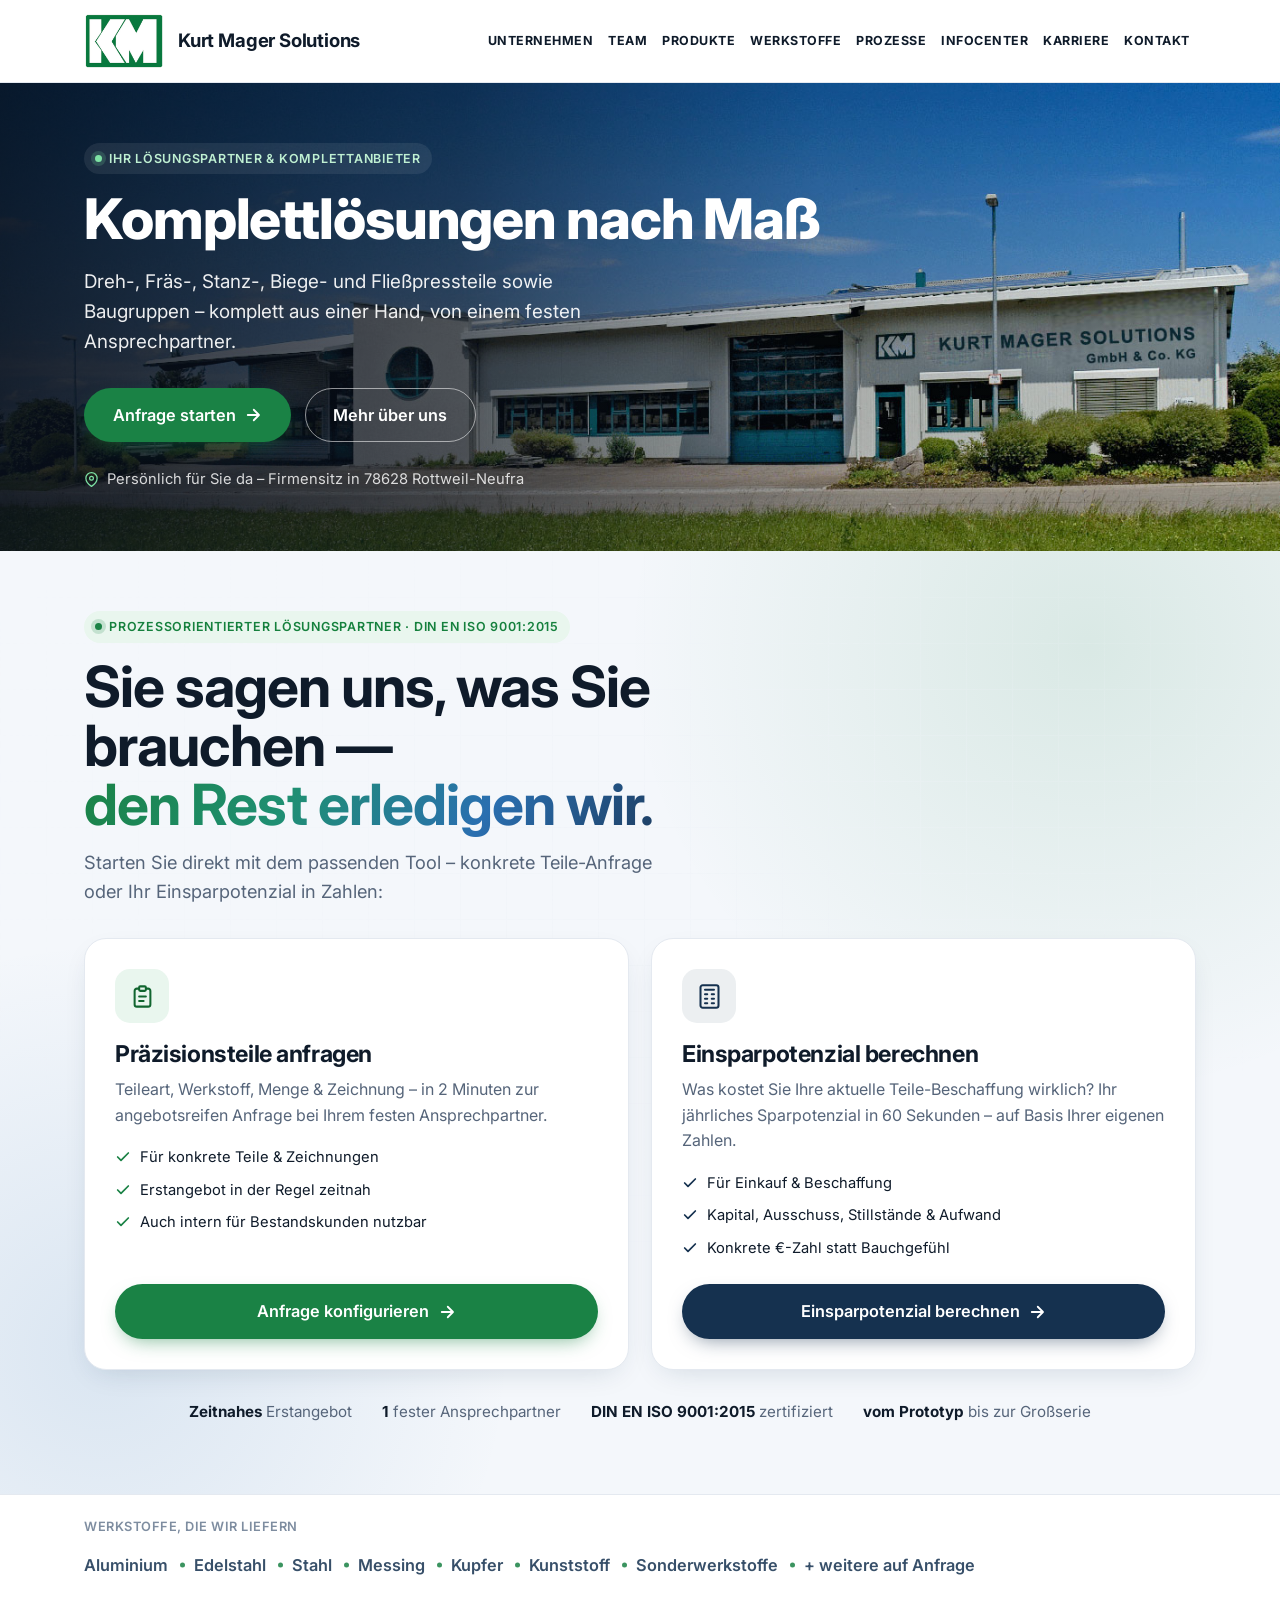
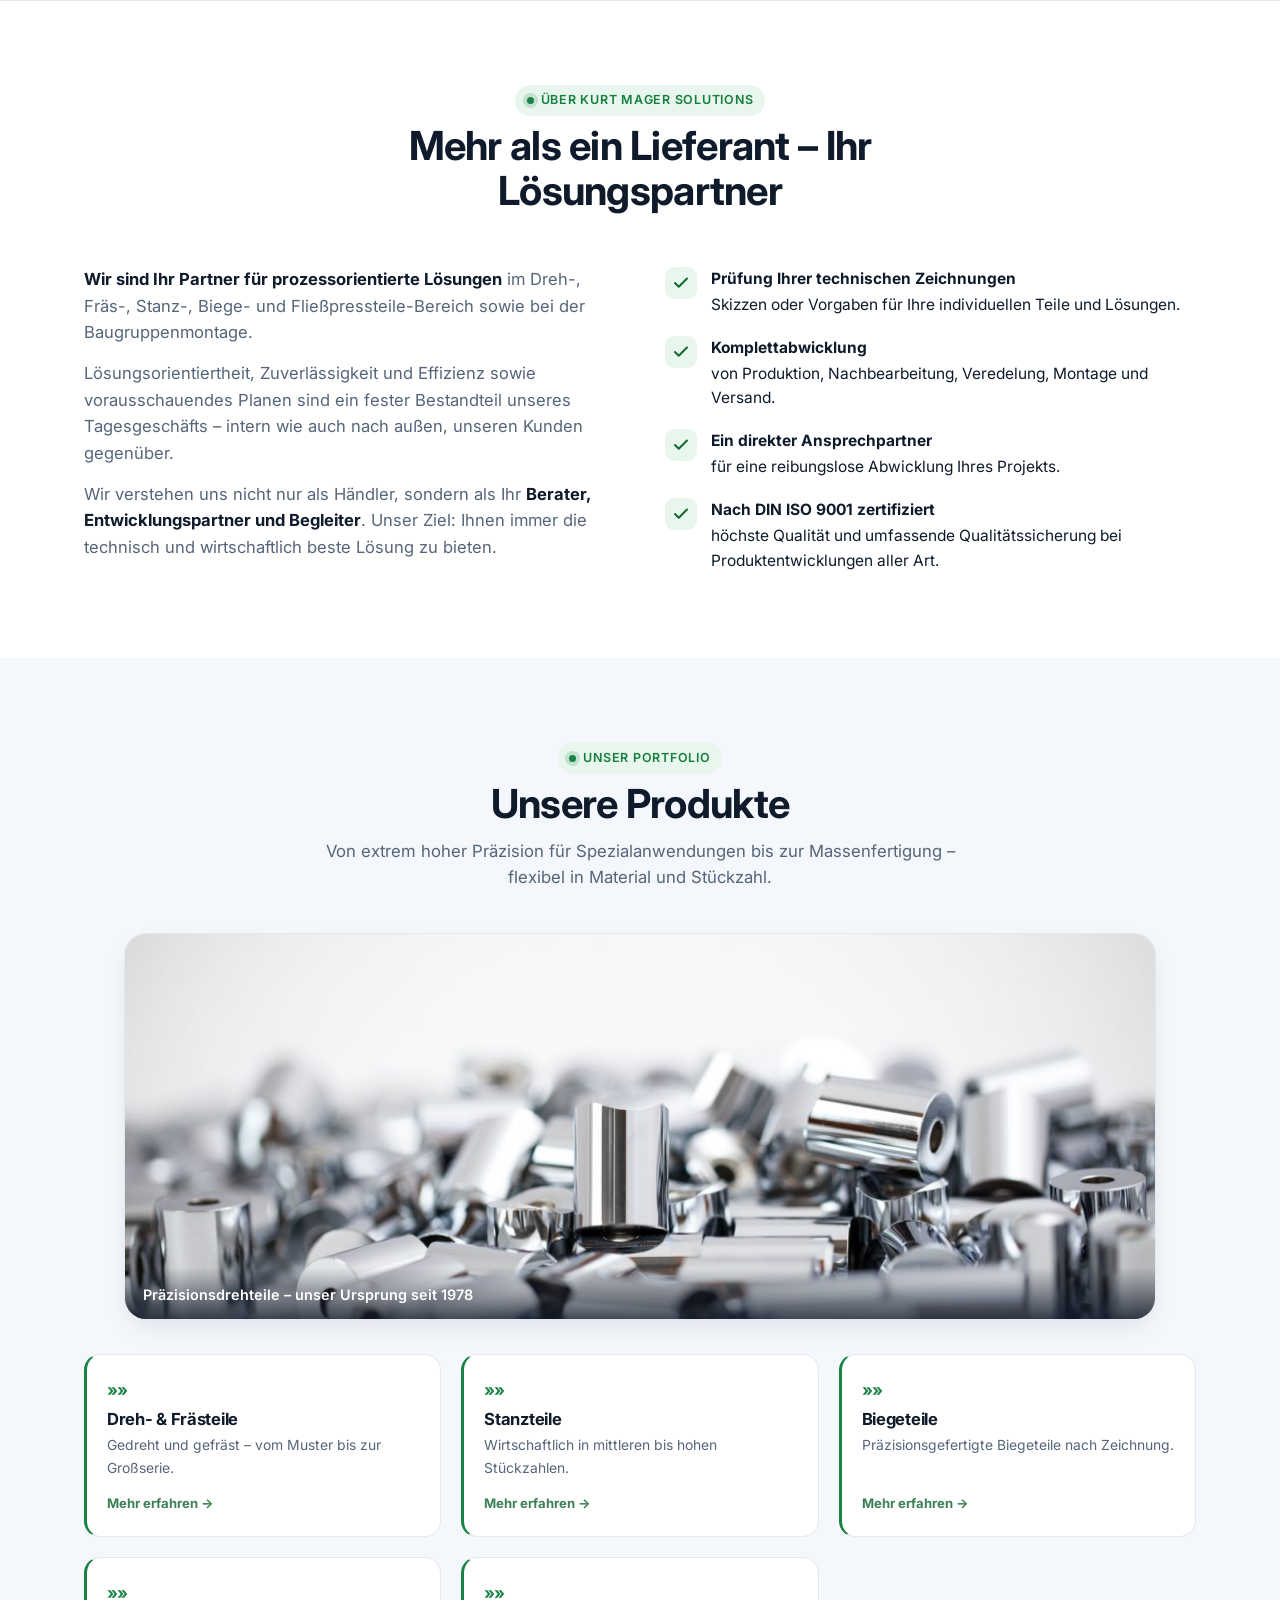
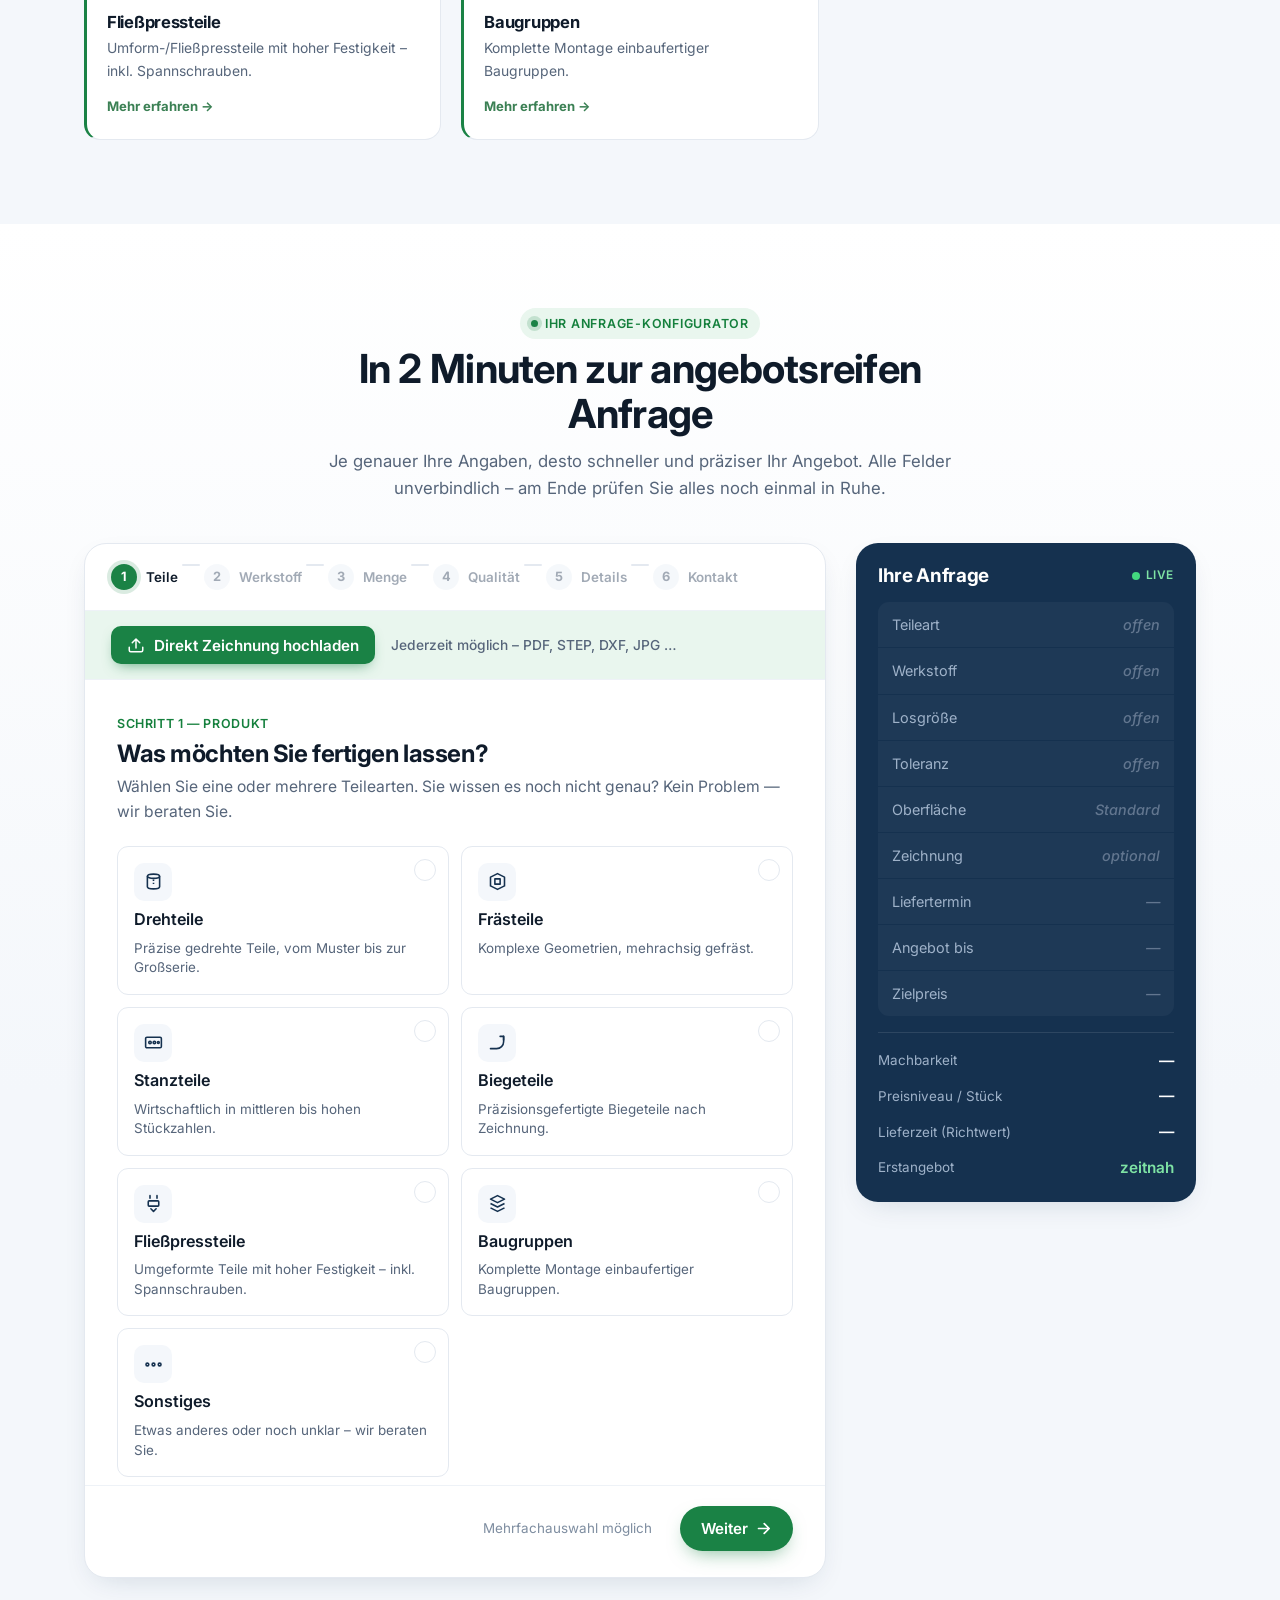
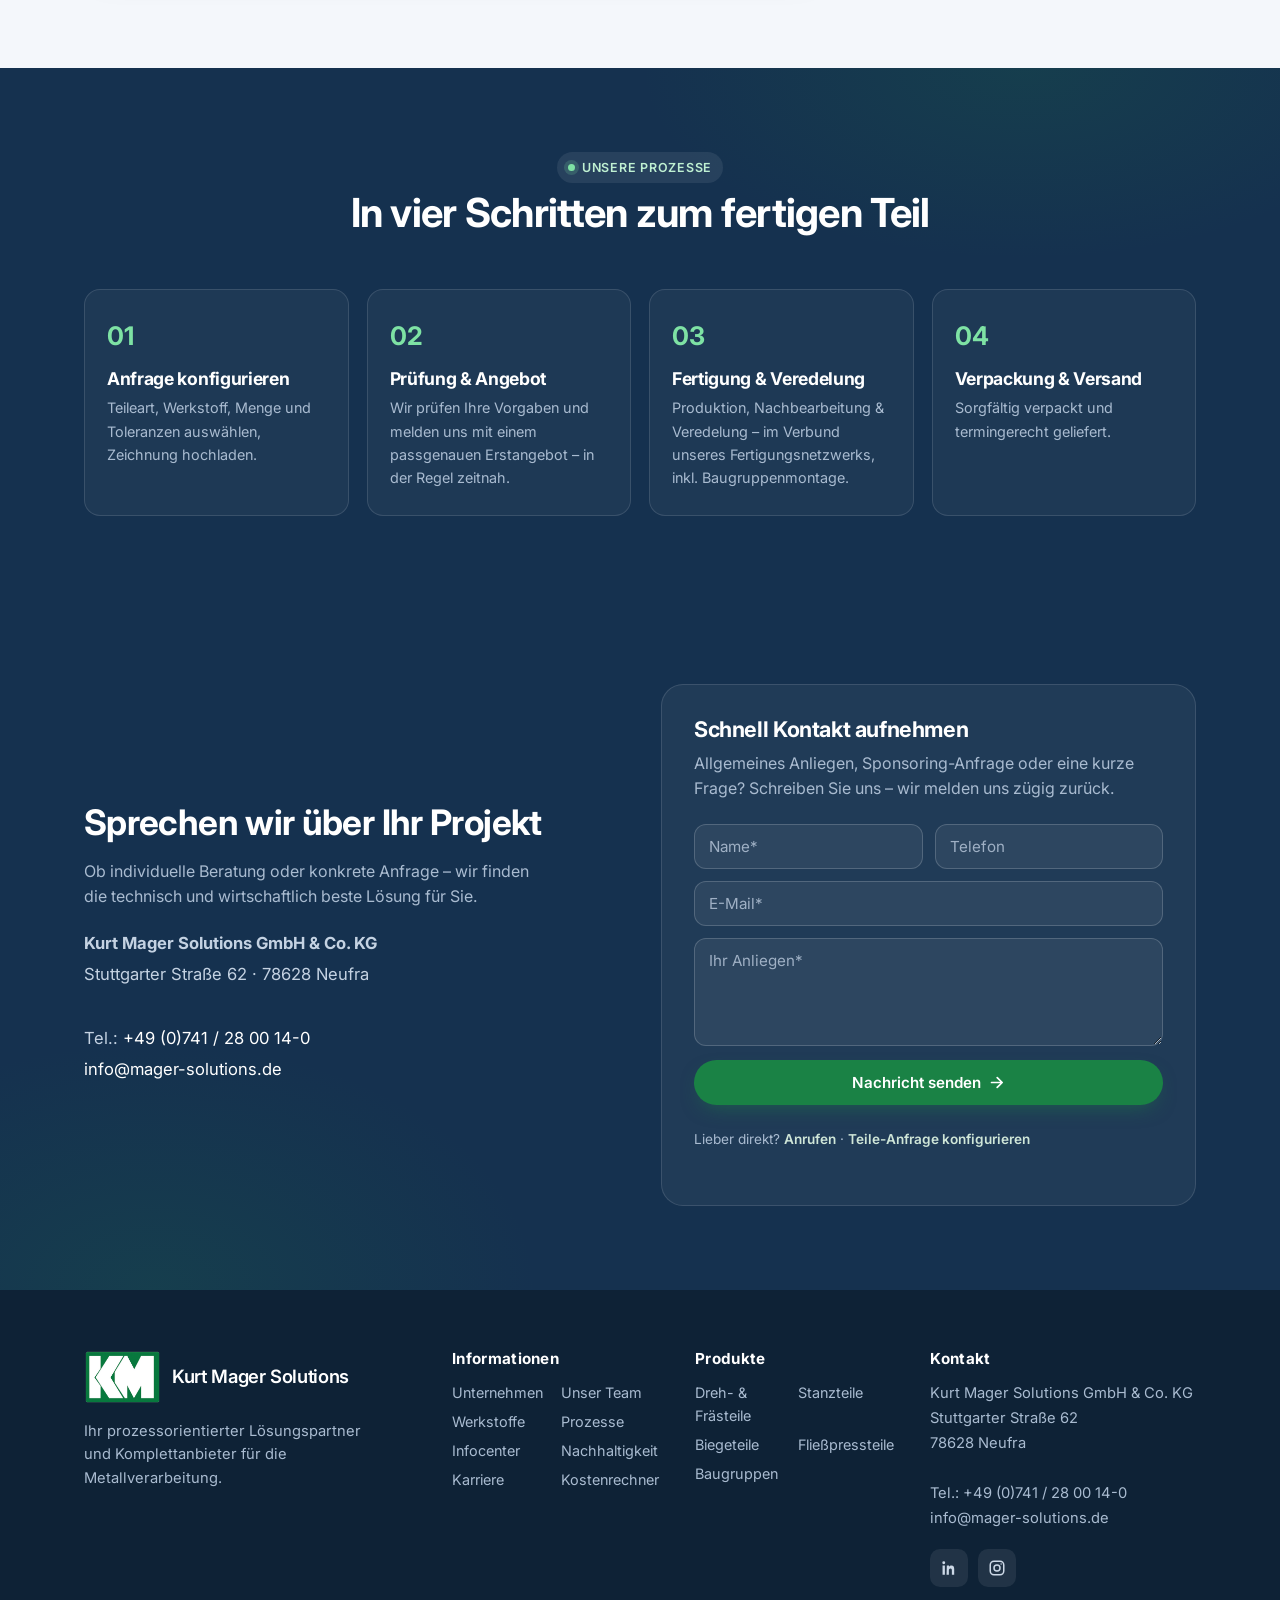
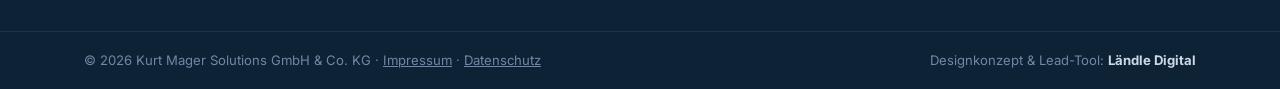
==== index.html @ 3d401816 "Add files via upload" ====
<!DOCTYPE html>
<html lang="de">
<head>
<meta charset="UTF-8" />
<meta name="viewport" content="width=device-width, initial-scale=1.0" />
<title>Kurt Mager Solutions · Präzisionsteile konfigurieren & anfragen</title>
<meta name="description" content="Dreh-, Fräs-, Stanz-, Biege- und Fließpressteile sowie Baugruppen – komplett aus einer Hand. Konfigurieren Sie Ihre Anfrage in unter 2 Minuten und erhalten Sie ein passgenaues Angebot von Ihrem festen Ansprechpartner." />
<meta property="og:title" content="Kurt Mager Solutions · Präzisionsteile konfigurieren & anfragen" />
<meta property="og:description" content="Sie sagen uns, was Sie brauchen – den Rest erledigen wir. Ihre Anfrage in unter 2 Minuten konfiguriert." />
<meta property="og:type" content="website" />
<link rel="icon" href="data:image/svg+xml,%3Csvg xmlns='http://www.w3.org/2000/svg' viewBox='0 0 100 100'%3E%3Crect width='100' height='100' rx='20' fill='%231a8245'/%3E%3Ctext x='50' y='68' font-family='Arial,sans-serif' font-size='52' font-weight='800' fill='white' text-anchor='middle'%3EKM%3C/text%3E%3C/svg%3E" />
<link rel="preconnect" href="https://fonts.googleapis.com" />
<link rel="preconnect" href="https://fonts.gstatic.com" crossorigin />
<link href="https://fonts.googleapis.com/css2?family=Inter:wght@400;500;600;700;800&display=swap" rel="stylesheet" />
<link rel="stylesheet" href="style.css?v=21" />
<style>
  /* Mobile-Fix Formular-Navigation (inline, cache-sicher) */
  @media (max-width:560px){
    .btn{white-space:normal!important;max-width:100%!important;min-width:0!important;text-align:center!important}
    .wizard__nav{flex-wrap:wrap!important;gap:10px!important}
    .wizard__nav .btn{width:100%!important;justify-content:center!important;margin-left:0!important}
    .wizard__nav .btn--primary{order:-1!important}
    #btnPrev{order:1!important}
    .wizard:not(.has-prev) #btnPrev{display:none!important}
    .wizard__hint{order:2!important;width:100%!important;margin-left:0!important;text-align:center!important}
  }
</style>
<style>
  .media{position:relative;border-radius:22px;overflow:hidden;box-shadow:var(--sh);border:1px solid var(--line);background:#eef1f5}
  .media img{display:block;width:100%;height:100%;object-fit:cover}
  .media--band{aspect-ratio:16/6}
  .media--wide{aspect-ratio:4/3}
  .media__cap{position:absolute;left:0;right:0;bottom:0;padding:16px 18px 13px;background:linear-gradient(transparent,rgba(13,22,38,.78));color:#fff;font-size:.9rem;font-weight:600}
  .media-3{display:grid;grid-template-columns:repeat(3,1fr);gap:20px}
  @media(max-width:820px){.media-3{grid-template-columns:1fr}.media--wide{aspect-ratio:16/9}}
  /* Titelbild-Hero */
  .titlehero{position:relative;overflow:hidden;background:#0c1626}
  .titlehero__img{position:absolute;inset:0;width:100%;height:100%;object-fit:cover;object-position:center 40%}
  .titlehero::after{content:"";position:absolute;inset:0;background:linear-gradient(90deg,rgba(8,15,27,.88) 0%,rgba(8,15,27,.62) 36%,rgba(8,15,27,.22) 64%,rgba(8,15,27,0) 100%)}
  .titlehero__inner{position:relative;z-index:1;min-height:clamp(380px,52vh,520px);display:flex;flex-direction:column;justify-content:center;align-items:flex-start;padding-top:60px;padding-bottom:60px}
  .titlehero__title{color:#fff;font-family:var(--disp);font-weight:800;font-size:clamp(2.1rem,5.2vw,3.5rem);line-height:1.05;letter-spacing:-.02em;margin:16px 0 0}
  .titlehero__sub{color:rgba(255,255,255,.92);font-size:clamp(1.02rem,2vw,1.18rem);line-height:1.6;max-width:48ch;margin:18px 0 0}
  .titlehero__cta{display:flex;flex-wrap:wrap;gap:14px;margin-top:30px}
  .titlehero__loc{display:inline-flex;align-items:center;gap:8px;color:rgba(255,255,255,.82);font-size:.92rem;margin:26px 0 0}
  .titlehero__loc svg{color:#7ee2a4;flex:0 0 auto}
  .btn--ondark{--bgc:transparent;--fg:#fff;border-color:rgba(255,255,255,.55)}
  .btn--ondark:hover{--bgc:rgba(255,255,255,.12);border-color:#fff}
  @media(max-width:640px){
    .titlehero__img{object-position:center 45%}
    .titlehero::after{background:linear-gradient(180deg,rgba(8,15,27,.42) 0%,rgba(8,15,27,.8) 100%)}
    .titlehero__inner{min-height:340px;padding-top:42px;padding-bottom:42px}
  }
  /* clickable product cards -> Produktseite */
  a.prodcard{display:flex;flex-direction:column;text-decoration:none;color:inherit;cursor:pointer}
  .prodcard__more{margin-top:auto;padding-top:14px;color:var(--green-700);font-weight:700;font-size:.82rem;opacity:.82;transition:opacity .15s}
  .prodcard:hover .prodcard__more{opacity:1}
  .prodcard:hover h3{color:var(--green-700)}
</style>
</head>
<body>

<!-- ============================================================ TOPBAR ============================================================ -->
<header class="topbar" id="topbar">
  <div class="shell topbar__inner">
    <a href="#top" class="brand" aria-label="Kurt Mager Solutions – Startseite">
      <img class="brand__img" src="km-mark-transparent.png" alt="Kurt Mager Solutions" style="width:auto;display:block"><span class="brand__text">Kurt Mager Solutions</span>
    </a>
    <nav class="topbar__nav topbar__nav--corp" aria-label="Hauptnavigation">
      <a href="unternehmen.html">Unternehmen</a>
      <a href="team.html">Team</a>
      <a href="#produkte">Produkte</a>
      <a href="werkstoffe.html">Werkstoffe</a>
      <a href="prozesse.html">Prozesse</a>
      <a href="infocenter.html">Infocenter</a>
      <a href="karriere.html">Karriere</a>
      <a href="#kontakt">Kontakt</a>
    </nav>
    <button class="burger" id="burger" aria-label="Menü öffnen" aria-expanded="false"><span></span><span></span><span></span></button>
  </div>
  <div class="topbar__mobile" id="topbarMobile">
    <a href="#top">Startseite</a>
    <a href="unternehmen.html">Unternehmen</a>
    <a href="team.html">Unser Team</a>
    <a href="#produkte">Produkte</a>
    <a href="werkstoffe.html">Werkstoffe</a>
    <a href="prozesse.html">Prozesse</a>
    <a href="infocenter.html">Infocenter</a>
    <a href="rechner.html">Kostenrechner</a>
    <a href="karriere.html">Karriere</a>
    <a href="#kontakt">Kontakt</a>
    <a href="#anfrage" class="btn btn--primary btn--block js-scroll">Anfrage starten</a>
  </div>
</header>

<main id="top">

<!-- ============================================================ TITELBILD ============================================================ -->
<section class="titlehero">
  <img class="titlehero__img" src="kurt-mager-solutions-gmbH-co-kg-neufra.jpg" alt="Firmensitz der Kurt Mager Solutions GmbH &amp; Co. KG in Neufra" fetchpriority="high">
  <div class="shell titlehero__inner">
    <span class="eyebrow eyebrow--light"><span class="dot"></span>Ihr Lösungspartner &amp; Komplettanbieter</span>
    <h1 class="titlehero__title">Komplettlösungen nach Maß</h1>
    <p class="titlehero__sub">Dreh-, Fräs-, Stanz-, Biege- und Fließpressteile sowie Baugruppen – komplett aus einer Hand, von einem festen Ansprechpartner.</p>
    <div class="titlehero__cta">
      <a href="#anfrage" class="btn btn--primary btn--lg js-scroll">Anfrage starten
        <svg viewBox="0 0 24 24" width="18" height="18" fill="none" stroke="currentColor" stroke-width="2.4" stroke-linecap="round" stroke-linejoin="round" aria-hidden="true"><path d="M5 12h14M13 5l7 7-7 7"/></svg>
      </a>
      <a href="#unternehmen" class="btn btn--ondark btn--lg js-scroll">Mehr über uns</a>
    </div>
    <p class="titlehero__loc"><svg viewBox="0 0 24 24" width="15" height="15" fill="none" stroke="currentColor" stroke-width="2" stroke-linecap="round" stroke-linejoin="round" aria-hidden="true"><path d="M21 10c0 7-9 13-9 13s-9-6-9-13a9 9 0 0 1 18 0z"/><circle cx="12" cy="10" r="3"/></svg>Persönlich für Sie da – Firmensitz in 78628 Rottweil-Neufra</p>
  </div>
</section>

<!-- ============================================================ HERO ============================================================ -->
<section class="hero hero--tools">
  <div class="hero__bg" aria-hidden="true"></div>
  <div class="shell">
    <div class="hero__lead">
      <span class="eyebrow"><span class="dot"></span>Prozessorientierter Lösungspartner · DIN EN ISO 9001:2015</span>
      <h2 class="hero__title">Sie sagen uns, was Sie brauchen —<br><span class="grad">den Rest erledigen wir.</span></h2>
      <p class="hero__sub">Starten Sie direkt mit dem passenden Tool – konkrete Teile-Anfrage oder Ihr Einsparpotenzial in Zahlen:</p>
    </div>

    <div class="toolcards">
      <article class="toolcard">
        <span class="toolcard__ic" aria-hidden="true"><svg viewBox="0 0 24 24" fill="none" stroke="currentColor" stroke-width="1.8" stroke-linecap="round" stroke-linejoin="round"><path d="M9 5H7a2 2 0 0 0-2 2v12a2 2 0 0 0 2 2h10a2 2 0 0 0 2-2V7a2 2 0 0 0-2-2h-2"/><rect x="9" y="3" width="6" height="4" rx="1"/><path d="M9 12h6M9 16h4"/></svg></span>
        <h2>Präzisionsteile anfragen</h2>
        <p>Teileart, Werkstoff, Menge &amp; Zeichnung – in 2 Minuten zur angebotsreifen Anfrage bei Ihrem festen Ansprechpartner.</p>
        <ul class="toolcard__pts">
          <li><svg viewBox="0 0 24 24" fill="none" stroke="currentColor" stroke-width="2.6" stroke-linecap="round" stroke-linejoin="round"><path d="M20 6 9 17l-5-5"/></svg>Für konkrete Teile &amp; Zeichnungen</li>
          <li><svg viewBox="0 0 24 24" fill="none" stroke="currentColor" stroke-width="2.6" stroke-linecap="round" stroke-linejoin="round"><path d="M20 6 9 17l-5-5"/></svg>Erstangebot in der Regel zeitnah</li>
          <li><svg viewBox="0 0 24 24" fill="none" stroke="currentColor" stroke-width="2.6" stroke-linecap="round" stroke-linejoin="round"><path d="M20 6 9 17l-5-5"/></svg>Auch intern für Bestandskunden nutzbar</li>
        </ul>
        <a href="#anfrage" class="btn btn--primary btn--lg btn--block js-scroll">Anfrage konfigurieren
          <svg viewBox="0 0 24 24" width="18" height="18" fill="none" stroke="currentColor" stroke-width="2.4" stroke-linecap="round" stroke-linejoin="round" aria-hidden="true"><path d="M5 12h14M13 5l7 7-7 7"/></svg>
        </a>
      </article>

      <article class="toolcard toolcard--calc">
        <span class="toolcard__ic" aria-hidden="true"><svg viewBox="0 0 24 24" fill="none" stroke="currentColor" stroke-width="1.8" stroke-linecap="round" stroke-linejoin="round"><rect x="4" y="2" width="16" height="20" rx="2"/><path d="M8 6h8M8 10h2M14 10h2M8 14h2M14 14h2M8 18h2M14 18h2"/></svg></span>
        <h2>Einsparpotenzial berechnen</h2>
        <p>Was kostet Sie Ihre aktuelle Teile-Beschaffung wirklich? Ihr jährliches Sparpotenzial in 60 Sekunden – auf Basis Ihrer eigenen Zahlen.</p>
        <ul class="toolcard__pts">
          <li><svg viewBox="0 0 24 24" fill="none" stroke="currentColor" stroke-width="2.6" stroke-linecap="round" stroke-linejoin="round"><path d="M20 6 9 17l-5-5"/></svg>Für Einkauf &amp; Beschaffung</li>
          <li><svg viewBox="0 0 24 24" fill="none" stroke="currentColor" stroke-width="2.6" stroke-linecap="round" stroke-linejoin="round"><path d="M20 6 9 17l-5-5"/></svg>Kapital, Ausschuss, Stillstände &amp; Aufwand</li>
          <li><svg viewBox="0 0 24 24" fill="none" stroke="currentColor" stroke-width="2.6" stroke-linecap="round" stroke-linejoin="round"><path d="M20 6 9 17l-5-5"/></svg>Konkrete €-Zahl statt Bauchgefühl</li>
        </ul>
        <a href="rechner.html" class="btn btn--navy btn--lg btn--block">Einsparpotenzial berechnen
          <svg viewBox="0 0 24 24" width="18" height="18" fill="none" stroke="currentColor" stroke-width="2.4" stroke-linecap="round" stroke-linejoin="round" aria-hidden="true"><path d="M5 12h14M13 5l7 7-7 7"/></svg>
        </a>
      </article>
    </div>

    <ul class="hero__trust hero__trust--center">
      <li><strong>Zeitnahes</strong> Erstangebot</li>
      <li><strong>1</strong> fester Ansprechpartner</li>
      <li><strong>DIN EN ISO 9001:2015</strong> zertifiziert</li>
      <li><strong>vom Prototyp</strong> bis zur Großserie</li>
    </ul>
  </div>
</section>

<!-- ============================================================ WERKSTOFFE STRIP ============================================================ -->
<section class="strip" id="werkstoffe">
  <div class="shell strip__inner">
    <span class="strip__label">Werkstoffe, die wir liefern</span>
    <ul class="strip__items">
      <li>Aluminium</li><li>Edelstahl</li><li>Stahl</li><li>Messing</li><li>Kupfer</li><li>Kunststoff</li><li>Sonderwerkstoffe</li><li>+ weitere auf Anfrage</li>
    </ul>
  </div>
</section>

<!-- ============================================================ UNTERNEHMEN / KOMPLETTLÖSUNGEN ============================================================ -->
<section class="about" id="unternehmen">
  <div class="shell">
    <header class="config__head">
      <span class="eyebrow eyebrow--center"><span class="dot"></span>Über Kurt Mager Solutions</span>
      <h2 class="sec__title">Mehr als ein Lieferant – Ihr Lösungspartner</h2>
    </header>
    <div class="about__grid">
      <div class="about__intro">
        <p><strong>Wir sind Ihr Partner für prozessorientierte Lösungen</strong> im Dreh-, Fräs-, Stanz-, Biege- und Fließpressteile-Bereich sowie bei der Baugruppenmontage.</p>
        <p>Lösungsorientiertheit, Zuverlässigkeit und Effizienz sowie vorausschauendes Planen sind ein fester Bestandteil unseres Tagesgeschäfts – intern wie auch nach außen, unseren Kunden gegenüber.</p>
        <p>Wir verstehen uns nicht nur als Händler, sondern als Ihr <strong>Berater, Entwicklungspartner und Begleiter</strong>. Unser Ziel: Ihnen immer die technisch und wirtschaftlich beste Lösung zu bieten.</p>
      </div>
      <ul class="checklist">
        <li><span class="ck"><svg viewBox="0 0 24 24" fill="none" stroke="currentColor" stroke-width="2.6" stroke-linecap="round" stroke-linejoin="round"><path d="M20 6 9 17l-5-5"/></svg></span><p><strong>Prüfung Ihrer technischen Zeichnungen</strong>Skizzen oder Vorgaben für Ihre individuellen Teile und Lösungen.</p></li>
        <li><span class="ck"><svg viewBox="0 0 24 24" fill="none" stroke="currentColor" stroke-width="2.6" stroke-linecap="round" stroke-linejoin="round"><path d="M20 6 9 17l-5-5"/></svg></span><p><strong>Komplettabwicklung</strong>von Produktion, Nachbearbeitung, Veredelung, Montage und Versand.</p></li>
        <li><span class="ck"><svg viewBox="0 0 24 24" fill="none" stroke="currentColor" stroke-width="2.6" stroke-linecap="round" stroke-linejoin="round"><path d="M20 6 9 17l-5-5"/></svg></span><p><strong>Ein direkter Ansprechpartner</strong>für eine reibungslose Abwicklung Ihres Projekts.</p></li>
        <li><span class="ck"><svg viewBox="0 0 24 24" fill="none" stroke="currentColor" stroke-width="2.6" stroke-linecap="round" stroke-linejoin="round"><path d="M20 6 9 17l-5-5"/></svg></span><p><strong>Nach DIN ISO 9001 zertifiziert</strong>höchste Qualität und umfassende Qualitätssicherung bei Produktentwicklungen aller Art.</p></li>
      </ul>
    </div>
  </div>
</section>

<!-- ============================================================ PRODUKTE ============================================================ -->
<section class="produkte" id="produkte">
  <div class="shell">
    <header class="config__head">
      <span class="eyebrow eyebrow--center"><span class="dot"></span>Unser Portfolio</span>
      <h2 class="sec__title">Unsere Produkte</h2>
      <p class="sec__sub">Von extrem hoher Präzision für Spezialanwendungen bis zur Massenfertigung – flexibel in Material und Stückzahl.</p>
    </header>
    <figure class="media media--band" style="margin-bottom:34px">
      <img src="Buchse-1024x683-1.jpg" alt="Glänzende Präzisionsdrehteile (Buchsen) aus Metall" loading="lazy">
      <figcaption class="media__cap">Präzisionsdrehteile – unser Ursprung seit 1978</figcaption>
    </figure>
    <div class="prod__grid">
      <a class="prodcard" href="produkte.html#prod-dreh-fraesteile"><span class="prodcard__chev">»»</span><h3>Dreh- &amp; Frästeile</h3><p>Gedreht und gefräst – vom Muster bis zur Großserie.</p><span class="prodcard__more">Mehr erfahren →</span></a>
      <a class="prodcard" href="produkte.html#prod-stanzteile"><span class="prodcard__chev">»»</span><h3>Stanzteile</h3><p>Wirtschaftlich in mittleren bis hohen Stückzahlen.</p><span class="prodcard__more">Mehr erfahren →</span></a>
      <a class="prodcard" href="produkte.html#prod-biegeteile"><span class="prodcard__chev">»»</span><h3>Biegeteile</h3><p>Präzisionsgefertigte Biegeteile nach Zeichnung.</p><span class="prodcard__more">Mehr erfahren →</span></a>
      <a class="prodcard" href="produkte.html#prod-fliesspressteile"><span class="prodcard__chev">»»</span><h3>Fließpressteile</h3><p>Umform-/Fließpressteile mit hoher Festigkeit – inkl. Spannschrauben.</p><span class="prodcard__more">Mehr erfahren →</span></a>
      <a class="prodcard" href="produkte.html#prod-baugruppen"><span class="prodcard__chev">»»</span><h3>Baugruppen</h3><p>Komplette Montage einbaufertiger Baugruppen.</p><span class="prodcard__more">Mehr erfahren →</span></a>
    </div>
  </div>
</section>

<!-- ============================================================ CONFIGURATOR ============================================================ -->
<section class="config" id="anfrage">
  <div class="shell">
    <header class="config__head">
      <span class="eyebrow eyebrow--center"><span class="dot"></span>Ihr Anfrage-Konfigurator</span>
      <h2 class="sec__title">In 2 Minuten zur angebotsreifen Anfrage</h2>
      <p class="sec__sub">Je genauer Ihre Angaben, desto schneller und präziser Ihr Angebot. Alle Felder unverbindlich – am Ende prüfen Sie alles noch einmal in Ruhe.</p>
    </header>

    <div class="config__grid">
      <div class="config__main">
        <div class="wizard" id="wizard">
          <div class="wizard__progress" id="progress"></div>
          <div class="wizard__draw">
            <button type="button" class="wizard__draw-btn" id="btnDraw">
              <svg viewBox="0 0 24 24" width="18" height="18" fill="none" stroke="currentColor" stroke-width="2" stroke-linecap="round" stroke-linejoin="round" aria-hidden="true"><path d="M21 15v4a2 2 0 0 1-2 2H5a2 2 0 0 1-2-2v-4"/><path d="M7 9l5-5 5 5M12 4v12"/></svg>
              Direkt Zeichnung hochladen
            </button>
            <span class="wizard__draw-status" id="drawStatus">Jederzeit möglich – PDF, STEP, DXF, JPG …</span>
            <input type="file" id="drawInput" multiple accept=".pdf,.step,.stp,.dxf,.dwg,.igs,.iges,.jpg,.jpeg,.png,.zip" hidden>
          </div>
          <form class="wizard__body" id="wizardBody" novalidate></form>
          <div class="wizard__nav">
            <button type="button" class="btn btn--ghost" id="btnPrev">
              <svg viewBox="0 0 24 24" width="17" height="17" fill="none" stroke="currentColor" stroke-width="2.4" stroke-linecap="round" stroke-linejoin="round" aria-hidden="true"><path d="M19 12H5M11 19l-7-7 7-7"/></svg>
              Zurück
            </button>
            <span class="wizard__hint" id="stepHint"></span>
            <button type="button" class="btn btn--primary" id="btnNext">Weiter
              <svg viewBox="0 0 24 24" width="17" height="17" fill="none" stroke="currentColor" stroke-width="2.4" stroke-linecap="round" stroke-linejoin="round" aria-hidden="true"><path d="M5 12h14M13 5l7 7-7 7"/></svg>
            </button>
          </div>
        </div>
      </div>

      <aside class="config__aside">
        <div class="summary" id="summary">
          <div class="summary__head">
            <h3>Ihre Anfrage</h3>
            <span class="summary__live"><span class="pulse"></span>live</span>
          </div>
          <div class="summary__body" id="summaryBody"></div>
          <div class="estimate" id="estimate"></div>
        </div>
      </aside>
    </div>
  </div>
</section>

<!-- ============================================================ PROZESSE / ABLAUF ============================================================ -->
<section class="flow" id="ablauf">
  <div class="shell">
    <header class="config__head">
      <span class="eyebrow eyebrow--center eyebrow--light"><span class="dot"></span>Unsere Prozesse</span>
      <h2 class="sec__title sec__title--light">In vier Schritten zum fertigen Teil</h2>
    </header>
    <ol class="flow__steps">
      <li><span class="flow__n">01</span><h3>Anfrage konfigurieren</h3><p>Teileart, Werkstoff, Menge und Toleranzen auswählen, Zeichnung hochladen.</p></li>
      <li><span class="flow__n">02</span><h3>Prüfung &amp; Angebot</h3><p>Wir prüfen Ihre Vorgaben und melden uns mit einem passgenauen Erstangebot – in der Regel zeitnah.</p></li>
      <li><span class="flow__n">03</span><h3>Fertigung &amp; Veredelung</h3><p>Produktion, Nachbearbeitung &amp; Veredelung – im Verbund unseres Fertigungsnetzwerks, inkl. Baugruppenmontage.</p></li>
      <li><span class="flow__n">04</span><h3>Verpackung &amp; Versand</h3><p>Sorgfältig verpackt und termingerecht geliefert.</p></li>
    </ol>
  </div>
</section>

<!-- ============================================================ KONTAKT ============================================================ -->
<section class="contact" id="kontakt">
  <div class="shell">
    <div class="contact__grid">
      <div class="contact__info">
        <h2>Sprechen wir über Ihr Projekt</h2>
        <p>Ob individuelle Beratung oder konkrete Anfrage – wir finden die technisch und wirtschaftlich beste Lösung für Sie.</p>
        <address>
          <strong>Kurt Mager Solutions GmbH &amp; Co. KG</strong><br />
          Stuttgarter Straße 62 · 78628 Neufra<br /><br />
          Tel.: <a href="tel:+49741280014">+49 (0)741 / 28 00 14-0</a><br />
          <a href="mailto:info@mager-solutions.de">info@mager-solutions.de</a>
        </address>
      </div>
      <div class="contact__card">
        <h3>Schnell Kontakt aufnehmen</h3>
        <p>Allgemeines Anliegen, Sponsoring-Anfrage oder eine kurze Frage? Schreiben Sie uns – wir melden uns zügig zurück.</p>
        <form class="cform" id="contactForm" novalidate>
          <div class="cform__row">
            <input type="text" id="cfName" placeholder="Name*" autocomplete="name" required>
            <input type="tel" id="cfTel" placeholder="Telefon" autocomplete="tel">
          </div>
          <input type="email" id="cfMail" placeholder="E-Mail*" autocomplete="email" required>
          <textarea id="cfMsg" placeholder="Ihr Anliegen*" required></textarea>
          <button type="submit" class="btn btn--primary btn--block">Nachricht senden
            <svg viewBox="0 0 24 24" width="17" height="17" fill="none" stroke="currentColor" stroke-width="2.4" stroke-linecap="round" stroke-linejoin="round"><path d="M5 12h14M13 5l7 7-7 7"/></svg>
          </button>
          <p class="cform__alt" id="cfHint">Lieber direkt? <a href="tel:+49741280014">Anrufen</a> · <a href="#anfrage" class="js-scroll">Teile-Anfrage konfigurieren</a></p>
        </form>
      </div>
    </div>
  </div>
</section>

<!-- ============================================================ FOOTER ============================================================ -->
<footer class="footer">
  <div class="shell footer__inner footer__inner--4">
    <div class="footer__col footer__brand">
      <a href="index.html" class="brand brand--footer" aria-label="Kurt Mager Solutions – Startseite">
        <img class="brand__img" src="km-mark-transparent.png" alt="Kurt Mager Solutions" style="height:54px;width:auto;display:block"><span class="brand__text" style="font-size:1.15rem">Kurt Mager Solutions</span>
      </a>
      <p>Ihr prozessorientierter Lösungspartner und Komplettanbieter für die Metallverarbeitung.</p>
    </div>
    <div class="footer__col">
      <h4>Informationen</h4>
      <ul>
        <li><a href="unternehmen.html">Unternehmen</a></li>
        <li><a href="team.html">Unser Team</a></li>
        <li><a href="werkstoffe.html">Werkstoffe</a></li>
        <li><a href="prozesse.html">Prozesse</a></li>
        <li><a href="infocenter.html">Infocenter</a></li>
        <li><a href="nachhaltigkeit.html">Nachhaltigkeit</a></li>
        <li><a href="karriere.html">Karriere</a></li>
        <li><a href="rechner.html">Kostenrechner</a></li>
      </ul>
    </div>
    <div class="footer__col">
      <h4>Produkte</h4>
      <ul>
        <li>Dreh- &amp; Frästeile</li><li>Stanzteile</li><li>Biegeteile</li><li>Fließpressteile</li><li>Baugruppen</li>
      </ul>
    </div>
    <div class="footer__col">
      <h4>Kontakt</h4>
      <address>
        Kurt Mager Solutions GmbH &amp; Co. KG<br />
        Stuttgarter Straße 62<br />
        78628 Neufra<br /><br />
        Tel.: <a href="tel:+49741280014">+49 (0)741 / 28 00 14-0</a><br />
        <a href="mailto:info@mager-solutions.de">info@mager-solutions.de</a>
      </address>
      <div class="socials">
        <a href="https://www.linkedin.com/company/kurt-mager-solutions-gmbh-co-kg/" target="_blank" rel="noopener" class="social" aria-label="LinkedIn"><svg viewBox="0 0 24 24" fill="currentColor" aria-hidden="true"><path d="M6.94 5a1.94 1.94 0 1 1-3.88 0 1.94 1.94 0 0 1 3.88 0zM3.4 8.5h3.1V21H3.4zM9.1 8.5h3v1.7h.04c.42-.8 1.45-1.64 2.98-1.64 3.2 0 3.8 2.1 3.8 4.8V21h-3.1v-5.5c0-1.3 0-3-1.85-3s-2.13 1.44-2.13 2.9V21h-3.1z"/></svg></a>
        <a href="https://www.instagram.com/kurtmagersolutions/" target="_blank" rel="noopener" class="social" aria-label="Instagram"><svg viewBox="0 0 24 24" fill="none" stroke="currentColor" stroke-width="2" aria-hidden="true"><rect x="3" y="3" width="18" height="18" rx="5"/><circle cx="12" cy="12" r="4"/><circle cx="17.5" cy="6.5" r="1" fill="currentColor" stroke="none"/></svg></a>
      </div>
    </div>
  </div>
  <div class="footer__bar">
    <div class="shell footer__bar-inner">
      <span>© <span id="year"></span> Kurt Mager Solutions GmbH &amp; Co. KG · <a href="impressum.html" style="color:inherit;text-decoration:underline">Impressum</a> · <a href="datenschutz.html" style="color:inherit;text-decoration:underline">Datenschutz</a></span>
      <span class="footer__credit">Designkonzept &amp; Lead-Tool: <a href="https://www.laendle-digital.com" target="_blank" rel="noopener" style="color:#cdd9e7"><strong>Ländle Digital</strong></a></span>
    </div>
  </div>
</footer>

</main>

<script src="app.js?v=11" defer></script>
<script src="enhance.js?v=1" defer></script>
<script src="jobpopup.js?v=1" defer></script>
<script>
  (function(){
    var f=document.getElementById('contactForm'); if(!f) return;
    function val(id){return (document.getElementById(id).value||'').trim();}
    f.addEventListener('submit',function(e){
      e.preventDefault();
      var name=val('cfName'),tel=val('cfTel'),mail=val('cfMail'),msg=val('cfMsg'),ok=true;
      [['cfName',name],['cfMail',mail],['cfMsg',msg]].forEach(function(p){
        var el=document.getElementById(p[0]); if(!p[1]){el.style.borderColor='#ff8a8a';ok=false;} else {el.style.borderColor='';}
      });
      if(!ok) return;
      var subj='Anfrage über die Website – '+name;
      var bodyTxt='Name: '+name+'\nTelefon: '+(tel||'—')+'\nE-Mail: '+mail+'\n\nAnliegen:\n'+msg;
      var mailtoUrl='mailto:info@mager-solutions.de?subject='+encodeURIComponent(subj)+'&body='+encodeURIComponent(bodyTxt);
      var hint=document.getElementById('cfHint');
      hint.textContent='Wird gesendet …';
      fetch('https://api.web3forms.com/submit',{
        method:'POST',headers:{'Content-Type':'application/json',Accept:'application/json'},
        body:JSON.stringify({access_key:'c6eb7fa2-94d4-467d-9405-d3d36699123d',subject:subj,from_name:'Website Kurt Mager Solutions',botcheck:'',Name:name,Telefon:(tel||'—'),email:mail,Anliegen:msg})
      }).then(function(r){return r.json();}).then(function(d){
        if(d&&d.success){ f.reset(); hint.textContent='Danke! Ihre Nachricht ist bei uns eingegangen – wir melden uns zeitnah.'; }
        else { throw new Error('x'); }
      }).catch(function(){
        hint.innerHTML='Senden gerade nicht möglich – bitte <a href="'+mailtoUrl+'">hier per E-Mail senden</a> oder anrufen: <a href="tel:+49741280014">0741 / 28 00 14-0</a>.';
      });
    });
  })();
</script>
</body>
</html>
---- style.css ----
/* ============================================================
   Kurt Mager Solutions — Anfrage-Konfigurator (Designkonzept)
   Ländle Digital
============================================================ */
:root{
  --green:#1a8245; --green-600:#15803d; --green-700:#11652f; --green-50:#e9f6ee;
  --navy:#15314f; --navy-600:#1e3f64; --navy-800:#0e2236;
  --ink:#0f1b2a; --slate:#56657a; --muted:#7e8da0;
  --line:#e4e9f0; --line-2:#eef2f7;
  --bg:#ffffff; --soft:#f4f7fb; --soft-2:#eef3f8;
  --white:#fff; --danger:#dc2626;
  --r:16px; --r-sm:11px; --r-lg:22px;
  --sh-sm:0 1px 2px rgba(15,27,42,.06), 0 1px 3px rgba(15,27,42,.05);
  --sh:0 10px 30px -12px rgba(15,49,79,.18);
  --sh-lg:0 30px 60px -22px rgba(15,49,79,.30);
  --ring:0 0 0 4px rgba(26,130,69,.16);
  --shell:1160px;
  --grad:linear-gradient(120deg,var(--green) 0%, #1f8f72 36%, #2a6fb0 70%, var(--navy-600) 100%);
  --font:'Inter',system-ui,-apple-system,Segoe UI,Roboto,sans-serif;
  --disp:'Inter',system-ui,-apple-system,Segoe UI,Roboto,sans-serif;
}
*,*::before,*::after{box-sizing:border-box}
html{scroll-behavior:smooth}
body{
  margin:0;font-family:var(--font);color:var(--ink);background:var(--bg);
  font-size:16px;line-height:1.6;-webkit-font-smoothing:antialiased;text-rendering:optimizeLegibility;
}
img{max-width:100%;display:block}
svg:not([width]){max-width:3rem;max-height:3rem}
a{color:inherit;text-decoration:none}
h1,h2,h3,h4{margin:0;font-family:var(--disp);line-height:1.12;letter-spacing:-.018em;font-weight:700}
p{margin:0}
ul,ol{margin:0;padding:0;list-style:none}
button{font-family:inherit}
.shell{width:100%;max-width:var(--shell);margin-inline:auto;padding-inline:24px}

/* ---------- buttons ---------- */
.btn{
  --bgc:var(--ink);--fg:#fff;
  display:inline-flex;align-items:center;justify-content:center;gap:.5em;
  font-weight:600;font-size:.95rem;line-height:1;cursor:pointer;
  padding:.85em 1.3em;border-radius:999px;border:1.5px solid transparent;
  background:var(--bgc);color:var(--fg);transition:transform .15s,box-shadow .2s,background .2s,color .2s,border-color .2s;
  white-space:nowrap;
}
.btn:hover{transform:translateY(-2px)}
.btn:active{transform:translateY(0)}
.btn--primary{--bgc:var(--green);box-shadow:0 8px 20px -8px rgba(26,130,69,.6)}
.btn--primary:hover{--bgc:var(--green-600);box-shadow:0 12px 26px -8px rgba(26,130,69,.7)}
.btn--ghost{--bgc:transparent;--fg:var(--ink);border-color:var(--line)}
.btn--ghost:hover{border-color:var(--ink);background:var(--soft)}
.btn--lg{padding:1.05em 1.7em;font-size:1.02rem}
.btn--sm{padding:.66em 1.05em;font-size:.88rem}
.btn--block{width:100%}
.btn:disabled{opacity:.45;cursor:not-allowed;transform:none;box-shadow:none}

/* ---------- eyebrow / titles ---------- */
.eyebrow{
  display:inline-flex;align-items:center;gap:.55em;
  font-family:var(--disp);font-weight:600;font-size:.78rem;letter-spacing:.06em;text-transform:uppercase;
  color:var(--green-600);background:var(--green-50);padding:.45em .9em;border-radius:999px;
}
.eyebrow--center{margin-inline:auto}
.eyebrow--light{color:#bff0d2;background:rgba(255,255,255,.08)}
.eyebrow .dot{width:7px;height:7px;border-radius:50%;background:var(--green);box-shadow:0 0 0 4px rgba(26,130,69,.18)}
.eyebrow--light .dot{background:#7ee2a4;box-shadow:0 0 0 4px rgba(126,226,164,.18)}
.sec__title{font-size:clamp(1.7rem,3.4vw,2.5rem);margin:.5rem 0 .7rem}
.sec__title--light{color:#fff}
.sec__sub{color:var(--slate);max-width:60ch;font-size:1.05rem}
.eyebrow--center+.sec__title,.config__head{text-align:center}
.config__head{max-width:680px;margin:0 auto 2.6rem;display:flex;flex-direction:column;align-items:center}
.config__head .sec__sub{margin-inline:auto}

/* ============================================================ TOPBAR ============================================================ */
.topbar{position:sticky;top:0;z-index:50;background:rgba(255,255,255,.82);backdrop-filter:blur(14px);border-bottom:1px solid var(--line)}
.topbar__inner{display:flex;align-items:center;gap:20px;height:82px}
.brand{display:flex;align-items:center;gap:11px}
.brand__mark{
  display:grid;place-items:center;width:44px;height:44px;border-radius:9px;
  background:var(--green);color:#fff;font-family:var(--disp);font-weight:700;font-size:1.15rem;letter-spacing:-.04em;
  box-shadow:0 6px 14px -6px rgba(26,130,69,.7);
}
.brand__text{font-family:var(--disp);font-weight:600;font-size:1rem;line-height:1.05;letter-spacing:-.02em}
.brand__text small{display:block;font-family:var(--font);font-weight:500;font-size:.68rem;letter-spacing:.02em;color:var(--slate)}
.topbar .brand{align-items:center;gap:14px}
.topbar .brand__img{height:56px}
.topbar .brand__text{display:flex;flex-direction:column;justify-content:center;font-family:var(--disp);font-weight:700;font-size:1.16rem;color:var(--ink);white-space:nowrap;line-height:1.05;letter-spacing:-.01em}
.topbar .brand__text small{font-family:var(--font);font-weight:600;font-size:.64rem;letter-spacing:.22em;text-transform:uppercase;color:var(--green-700);margin-top:4px}
.topbar__nav{display:flex;gap:6px;margin-left:auto}
.topbar__nav a{padding:.5em .8em;border-radius:9px;font-weight:500;font-size:.94rem;color:var(--ink);transition:color .15s,background .15s}
.topbar__nav a:hover{color:var(--ink);background:var(--soft)}
/* two-tier: full-width navigation row below the brand */
.topbar__navrow{border-top:1px solid var(--line-2)}
.topbar__navrow .topbar__nav{justify-content:center;flex-wrap:wrap;gap:4px;padding-top:7px;padding-bottom:7px}
.topbar__actions{margin-left:auto;display:flex;align-items:center;gap:14px}
.topbar__phone{display:inline-flex;align-items:center;gap:.5em;font-weight:600;font-size:.92rem;color:var(--ink)}
.topbar__phone svg{color:var(--green)}
.burger{display:none;flex-direction:column;gap:5px;background:none;border:0;padding:8px;margin-left:auto;cursor:pointer}
.burger span{width:24px;height:2px;background:var(--ink);border-radius:2px;transition:.25s}
.burger[aria-expanded="true"] span:nth-child(1){transform:translateY(7px) rotate(45deg)}
.burger[aria-expanded="true"] span:nth-child(2){opacity:0}
.burger[aria-expanded="true"] span:nth-child(3){transform:translateY(-7px) rotate(-45deg)}
.topbar__mobile{display:none;flex-direction:column;gap:4px;padding:12px 24px 20px;border-bottom:1px solid var(--line);background:#fff}
.topbar__mobile.open{display:flex}
.topbar__mobile a{padding:.8em .6em;font-weight:500;color:var(--ink);border-radius:9px}
.topbar__mobile a:hover{background:var(--soft)}
.topbar__mobile .btn{margin-top:6px}

/* ============================================================ HERO ============================================================ */
.hero{position:relative;overflow:hidden;background:var(--soft)}
.hero__bg{position:absolute;inset:0;background:
  radial-gradient(60% 80% at 85% 10%, rgba(26,130,69,.12), transparent 60%),
  radial-gradient(55% 75% at 8% 85%, rgba(42,111,176,.13), transparent 58%);
}
.hero__bg::after{content:"";position:absolute;inset:0;opacity:.5;
  background-image:linear-gradient(var(--line-2) 1px,transparent 1px),linear-gradient(90deg,var(--line-2) 1px,transparent 1px);
  background-size:46px 46px;-webkit-mask-image:radial-gradient(80% 60% at 50% 30%,#000,transparent 75%);mask-image:radial-gradient(80% 60% at 50% 30%,#000,transparent 75%);}
.hero__inner{position:relative;display:grid;grid-template-columns:1.15fr .85fr;gap:54px;align-items:center;padding:78px 24px 92px}
.hero__title{font-size:clamp(2.1rem,5vw,3.55rem);line-height:1.04;margin:1.1rem 0 1.1rem}
.grad{background:var(--grad);-webkit-background-clip:text;background-clip:text;color:transparent}
.hero__sub{font-size:1.14rem;color:var(--slate);max-width:54ch}
.hero__cta{display:flex;flex-wrap:wrap;gap:14px;margin:2rem 0 1.8rem}
.hero__trust{display:flex;flex-wrap:wrap;gap:10px 26px}
.hero__trust li{font-size:.95rem;color:var(--slate)}
.hero__trust strong{color:var(--ink);font-family:var(--disp)}

/* teaser card */
.hero__card{perspective:1400px}
.tcard{
  background:#fff;border:1px solid var(--line);border-radius:var(--r-lg);padding:22px;box-shadow:var(--sh-lg);
  transform:rotate3d(1,-1,0,1deg);animation:float 7s ease-in-out infinite;
}
@keyframes float{50%{transform:translateY(-10px) rotate3d(1,-1,0,1deg)}}
.tcard__top{display:flex;justify-content:space-between;align-items:center;margin-bottom:14px}
.tcard__step{font-size:.8rem;color:var(--slate);font-weight:600}
.tcard__pill{font-size:.72rem;font-weight:600;color:var(--green-600);background:var(--green-50);padding:.35em .7em;border-radius:999px}
.tcard__bar{height:7px;border-radius:999px;background:var(--soft-2);overflow:hidden;margin-bottom:18px}
.tcard__bar span{display:block;height:100%;background:var(--grad);border-radius:999px}
.tcard__q{font-family:var(--disp);font-weight:600;font-size:1.08rem;margin-bottom:13px}
.tcard__chips{display:flex;flex-wrap:wrap;gap:8px;margin-bottom:18px}
.chip{font-size:.85rem;font-weight:500;padding:.5em .8em;border-radius:10px;border:1.5px solid var(--line);color:var(--slate);background:#fff}
.chip.is-on{border-color:var(--green);color:var(--green-700);background:var(--green-50);font-weight:600}
.tcard__est{display:grid;grid-template-columns:repeat(3,1fr);gap:10px;padding:15px;background:var(--soft);border-radius:var(--r-sm);margin-bottom:14px}
.tcard__est .muted{display:block;font-size:.72rem;color:var(--slate);margin-bottom:3px}
.tcard__est strong{font-family:var(--disp);font-size:.98rem}
.tcard__est .pn{color:var(--green-700)}
.tcard__est .pn i{color:var(--muted);font-style:normal;font-weight:500;font-size:.8rem}
.tcard__foot{display:flex;align-items:center;gap:.5em;font-size:.85rem;color:var(--green-700);font-weight:600}
.tcard__foot svg{color:var(--green)}

/* ============================================================ STRIP ============================================================ */
.strip{border-block:1px solid var(--line);background:#fff}
.strip__inner{display:flex;flex-wrap:wrap;align-items:center;gap:14px 34px;padding:22px 24px}
.strip__label{font-size:.8rem;font-weight:600;letter-spacing:.04em;text-transform:uppercase;color:var(--muted)}
.strip__items{display:flex;flex-wrap:wrap;gap:10px 26px}
.strip__items li{font-family:var(--disp);font-weight:600;color:var(--navy);font-size:1.02rem;position:relative;opacity:.85}
.strip__items li::before{content:"";position:absolute;left:-14px;top:50%;width:5px;height:5px;border-radius:50%;background:var(--green);transform:translateY(-50%)}
.strip__items li:first-child::before{display:none}

/* ============================================================ CONFIGURATOR ============================================================ */
.config{padding:84px 0 90px;background:linear-gradient(180deg,var(--bg),var(--soft) 60%)}
.config__grid{display:grid;grid-template-columns:1fr 340px;gap:30px;align-items:start}
.config__main{min-width:0}
.wizard{background:#fff;border:1px solid var(--line);border-radius:var(--r-lg);box-shadow:var(--sh);overflow:hidden}

/* progress */
.wizard__progress{display:flex;gap:4px;padding:20px 26px;border-bottom:1px solid var(--line-2);overflow-x:auto;scrollbar-width:none}
.wizard__progress::-webkit-scrollbar{display:none}
.pstep{display:flex;align-items:center;gap:9px;flex:0 0 auto;opacity:.55;transition:opacity .25s}
.pstep__num{display:grid;place-items:center;width:26px;height:26px;border-radius:50%;background:var(--soft-2);color:var(--slate);font-size:.8rem;font-weight:700;font-family:var(--disp);transition:.25s}
.pstep__label{font-size:.84rem;font-weight:600;color:var(--slate);white-space:nowrap}
.pstep__sep{width:18px;height:1.5px;background:var(--line);flex:0 0 auto;border-radius:2px}
.pstep.is-active{opacity:1}
.pstep.is-active .pstep__num{background:var(--green);color:#fff;box-shadow:var(--ring)}
.pstep.is-active .pstep__label{color:var(--ink)}
.pstep.is-done{opacity:1;cursor:pointer}
.pstep.is-done .pstep__num{background:var(--green-50);color:var(--green-700)}

/* persistent drawing upload (jederzeit verfügbar) */
.wizard__draw{display:flex;align-items:center;flex-wrap:wrap;gap:12px 16px;padding:15px 26px;background:var(--green-50);border-bottom:1px solid var(--line-2)}
.wizard__draw-btn{display:inline-flex;align-items:center;gap:9px;background:var(--green);color:#fff;border:0;border-radius:10px;padding:.62em 1.05em;font-family:var(--disp);font-weight:600;font-size:.95rem;cursor:pointer;box-shadow:0 6px 14px -6px rgba(26,130,69,.7);transition:background .15s,transform .12s}
.wizard__draw-btn:hover{background:var(--green-700);transform:translateY(-1px)}
.wizard__draw-btn svg{flex:0 0 auto}
.wizard__draw-status{font-size:.86rem;color:var(--slate);font-weight:500}
.wizard__draw-status.has-file{color:var(--green-700);font-weight:700}

/* step body */
.wizard__body{padding:30px 32px 8px;min-height:340px}
.step{animation:fadeUp .4s ease both}
@keyframes fadeUp{from{opacity:0;transform:translateY(10px)}to{opacity:1;transform:none}}
.step__head{margin-bottom:22px}
.step__kicker{font-family:var(--disp);font-weight:600;font-size:.78rem;letter-spacing:.05em;text-transform:uppercase;color:var(--green-600)}
.step__title{font-size:1.5rem;margin:.35rem 0 .35rem}
.step__desc{color:var(--slate);font-size:.98rem}

/* option grid */
.opts{display:grid;gap:12px}
.opts--2{grid-template-columns:repeat(2,1fr)}
.opts--3{grid-template-columns:repeat(3,1fr)}
.opt{
  position:relative;display:flex;flex-direction:column;gap:6px;cursor:pointer;
  padding:16px 16px;border:1.6px solid var(--line);border-radius:var(--r-sm);background:#fff;
  transition:border-color .18s,box-shadow .18s,transform .12s,background .18s;
}
.opt:hover{border-color:#c5d2e0;transform:translateY(-2px);box-shadow:var(--sh-sm)}
.opt input{position:absolute;opacity:0;pointer-events:none}
.opt__ic{width:38px;height:38px;display:grid;place-items:center;border-radius:10px;background:var(--soft);color:var(--navy);transition:.18s}
.opt__ic svg{width:21px;height:21px}
.opt__t{font-family:var(--disp);font-weight:600;font-size:1.01rem}
.opt__d{font-size:.84rem;color:var(--slate);line-height:1.45}
.opt__check{position:absolute;top:12px;right:12px;width:22px;height:22px;border-radius:50%;border:1.6px solid var(--line);display:grid;place-items:center;transition:.18s}
.opt__check svg{width:13px;height:13px;color:#fff;opacity:0;transform:scale(.5);transition:.18s}
.opt.is-on{border-color:var(--green);background:var(--green-50);box-shadow:0 0 0 1px var(--green)}
.opt.is-on .opt__ic{background:var(--green);color:#fff}
.opt.is-on .opt__check{background:var(--green);border-color:var(--green)}
.opt.is-on .opt__check svg{opacity:1;transform:scale(1)}
.opt:focus-within{outline:none;box-shadow:var(--ring)}

/* sub-block / fields */
.fieldset{margin-top:26px}
.fieldset__legend{font-family:var(--disp);font-weight:600;font-size:1.05rem;margin-bottom:4px}
.fieldset__hint{font-size:.86rem;color:var(--slate);margin-bottom:14px}
.field{margin-bottom:16px}
.field label,.lbl{display:block;font-weight:600;font-size:.9rem;margin-bottom:7px}
.lbl .opt-tag{font-weight:500;color:var(--muted);font-size:.82rem}
.input,.select,.textarea{
  width:100%;font-family:inherit;font-size:.98rem;color:var(--ink);
  padding:.8em .95em;border:1.6px solid var(--line);border-radius:var(--r-sm);background:#fff;transition:border-color .15s,box-shadow .15s;
}
.input:focus,.select:focus,.textarea:focus{outline:none;border-color:var(--green);box-shadow:var(--ring)}
.textarea{resize:vertical;min-height:96px}
.input.err,.textarea.err{border-color:var(--danger);box-shadow:0 0 0 4px rgba(220,38,38,.12)}
.grid-2{display:grid;grid-template-columns:1fr 1fr;gap:16px}
.err-msg{color:var(--danger);font-size:.82rem;margin-top:6px;display:none}
.err-msg.show{display:block}

/* range / quantity */
.range{margin-top:8px}
.range__row{display:flex;justify-content:space-between;align-items:baseline;margin-bottom:6px}
.range__val{font-family:var(--disp);font-weight:700;font-size:1.25rem;color:var(--green-700)}
input[type=range]{-webkit-appearance:none;width:100%;height:6px;border-radius:999px;background:var(--soft-2);outline:none}
input[type=range]::-webkit-slider-thumb{-webkit-appearance:none;width:22px;height:22px;border-radius:50%;background:var(--green);cursor:pointer;border:3px solid #fff;box-shadow:0 2px 8px rgba(26,130,69,.5)}
input[type=range]::-moz-range-thumb{width:22px;height:22px;border:3px solid #fff;border-radius:50%;background:var(--green);cursor:pointer;box-shadow:0 2px 8px rgba(26,130,69,.5)}

/* dropzone */
.drop{
  border:2px dashed var(--line);border-radius:var(--r);padding:30px 20px;text-align:center;cursor:pointer;
  transition:.18s;background:var(--soft);color:var(--slate);
}
.drop:hover,.drop.drag{border-color:var(--green);background:var(--green-50);color:var(--green-700)}
.drop__ic{width:46px;height:46px;margin:0 auto 10px;display:grid;place-items:center;border-radius:12px;background:#fff;color:var(--green);box-shadow:var(--sh-sm)}
.drop strong{color:var(--ink)}
.drop small{display:block;margin-top:4px;font-size:.8rem}
.drop.has-file{border-style:solid;border-color:var(--green);background:#fff;color:var(--ink)}
.file-list{margin-top:12px;display:flex;flex-direction:column;gap:8px}
.file-item{display:flex;align-items:center;gap:10px;padding:10px 12px;background:var(--soft);border-radius:10px;font-size:.9rem}
.file-item .x{margin-left:auto;cursor:pointer;color:var(--slate);border:0;background:none;font-size:1.1rem;line-height:1}
.file-item .x:hover{color:var(--danger)}
.file-item svg{color:var(--green);flex:0 0 auto}

/* checkbox */
.check{display:flex;gap:11px;align-items:flex-start;font-size:.9rem;color:var(--slate);cursor:pointer}
.check input{margin-top:2px;width:18px;height:18px;accent-color:var(--green);flex:0 0 auto}

/* wizard nav */
.wizard__nav{display:flex;align-items:center;gap:14px;padding:20px 32px 26px;border-top:1px solid var(--line-2)}
.wizard__nav .btn--primary{margin-left:auto}
#btnPrev{visibility:hidden}
.wizard.has-prev #btnPrev{visibility:visible}
.wizard__hint{font-size:.84rem;color:var(--muted);margin-left:auto}
.wizard__nav .btn--primary+.wizard__hint,.wizard__hint+.btn--primary{margin-left:14px}
.wizard__hint{margin-left:auto}

/* ============================================================ SUMMARY ============================================================ */
.config__aside{position:sticky;top:90px}
.summary{background:var(--navy);color:#dbe6f2;border-radius:var(--r-lg);padding:22px;box-shadow:var(--sh)}
.summary__head{display:flex;justify-content:space-between;align-items:center;margin-bottom:16px}
.summary__head h3{color:#fff;font-size:1.18rem}
.summary__live{display:inline-flex;align-items:center;gap:.45em;font-size:.74rem;font-weight:600;color:#7ee2a4;text-transform:uppercase;letter-spacing:.05em}
.pulse{width:8px;height:8px;border-radius:50%;background:#43d77f;box-shadow:0 0 0 0 rgba(67,215,127,.7);animation:pulse 1.8s infinite}
@keyframes pulse{70%{box-shadow:0 0 0 9px rgba(67,215,127,0)}100%{box-shadow:0 0 0 0 rgba(67,215,127,0)}}
.summary__body{display:flex;flex-direction:column;gap:1px;border-radius:var(--r-sm);overflow:hidden;margin-bottom:16px}
.srow{display:flex;justify-content:space-between;gap:12px;padding:11px 14px;background:rgba(255,255,255,.04);font-size:.9rem}
.srow__k{color:#9fb2c9;flex:0 0 auto}
.srow__v{text-align:right;font-weight:600;color:#fff}
.srow__v.empty{color:#62768f;font-weight:500;font-style:italic}
.srow__v .tag{display:inline-block;background:rgba(126,226,164,.16);color:#9fefbd;border-radius:6px;padding:.1em .5em;margin:2px 0 0 5px;font-size:.8rem;font-weight:600}
.estimate{border-top:1px solid rgba(255,255,255,.1);padding-top:16px;display:grid;gap:11px}
.est-row{display:flex;justify-content:space-between;align-items:center;gap:10px}
.est-row .k{font-size:.84rem;color:#9fb2c9}
.est-row .v{font-family:var(--disp);font-weight:600;font-size:.96rem;color:#fff;text-align:right}
.est-row .v.good{color:#7ee2a4}
.price-scale{display:inline-flex;gap:3px;align-items:center}
.price-scale b{font-family:var(--disp);color:#7ee2a4;font-size:1.05rem}
.price-scale .off{color:#4d6280}
.summary__note{font-size:.76rem;color:#8197b0;margin-top:14px;line-height:1.5}

/* ============================================================ FEATURES ============================================================ */
.feat{padding:84px 0;background:#fff}
.feat__grid{display:grid;grid-template-columns:repeat(4,1fr);gap:18px}
.fcard{padding:26px 22px;border:1px solid var(--line);border-radius:var(--r);background:linear-gradient(180deg,#fff,var(--soft));transition:transform .18s,box-shadow .2s}
.fcard:hover{transform:translateY(-4px);box-shadow:var(--sh)}
.fcard__ic{display:grid;place-items:center;width:48px;height:48px;border-radius:13px;background:var(--green-50);color:var(--green-700);font-size:1.4rem;margin-bottom:16px}
.fcard h3{font-size:1.12rem;margin-bottom:8px}
.fcard p{font-size:.92rem;color:var(--slate)}

/* ============================================================ FLOW ============================================================ */
.flow{padding:84px 0;background:var(--navy);position:relative;overflow:hidden}
.flow::before{content:"";position:absolute;inset:0;opacity:.4;background:radial-gradient(50% 60% at 80% 0%,rgba(26,130,69,.4),transparent 60%)}
.flow .shell{position:relative}
.flow__steps{display:grid;grid-template-columns:repeat(4,1fr);gap:18px;counter-reset:s}
.flow__steps li{padding:26px 22px;border:1px solid rgba(255,255,255,.12);border-radius:var(--r);background:rgba(255,255,255,.04)}
.flow__n{font-family:var(--disp);font-weight:700;font-size:1.6rem;color:#7ee2a4;display:block;margin-bottom:12px}
.flow__steps h3{color:#fff;font-size:1.1rem;margin-bottom:8px}
.flow__steps p{color:#a9bbd0;font-size:.9rem}

/* ============================================================ FOOTER ============================================================ */
.footer{background:var(--navy-800);color:#a9bbd0}
.footer__inner{display:grid;grid-template-columns:1.4fr 1fr 1.2fr;gap:36px;padding:60px 24px 44px}
.brand--footer .brand__text{color:#fff}
.brand--footer .brand__text small{color:#8197b0}
.footer__brand p{margin-top:16px;max-width:34ch;font-size:.92rem}
.footer__col h4{color:#fff;font-family:var(--disp);font-size:.95rem;margin-bottom:14px;letter-spacing:.02em}
.footer__col ul{display:grid;grid-template-columns:1fr 1fr;gap:6px 18px}
.footer__col li{font-size:.9rem}
.footer address{font-style:normal;font-size:.92rem;line-height:1.7}
.footer a:hover{color:#fff}
.footer__bar{border-top:1px solid rgba(255,255,255,.08)}
.footer__bar-inner{display:flex;justify-content:space-between;flex-wrap:wrap;gap:8px;padding:18px 24px;font-size:.82rem;color:#7088a3}
.footer__credit strong{color:#cdd9e7}

/* ============================================================ SUCCESS ============================================================ */
.done{text-align:center;padding:20px 10px 30px;animation:fadeUp .5s both}
.done__badge{width:84px;height:84px;border-radius:50%;margin:0 auto 22px;display:grid;place-items:center;background:var(--green-50);color:var(--green);position:relative}
.done__badge svg{width:42px;height:42px}
.done__badge::after{content:"";position:absolute;inset:-8px;border-radius:50%;border:2px solid var(--green);opacity:0;animation:ring 1.2s ease-out forwards}
@keyframes ring{0%{transform:scale(.6);opacity:.6}100%{transform:scale(1.15);opacity:0}}
.done h3{font-size:1.7rem;margin-bottom:10px}
.done p{color:var(--slate);max-width:46ch;margin:0 auto 8px}
.done__ref{display:inline-flex;align-items:center;gap:.5em;margin-top:18px;padding:.7em 1.2em;background:var(--soft);border-radius:999px;font-family:var(--disp);font-weight:600}
.done__ref b{color:var(--green-700)}
.done__actions{margin-top:26px;display:flex;gap:12px;justify-content:center;flex-wrap:wrap}

/* ============================================================ RESPONSIVE ============================================================ */
@media (max-width:980px){
  .hero__inner{grid-template-columns:1fr;gap:36px;padding:54px 24px 64px}
  .hero__card{max-width:420px}
  .config__grid{grid-template-columns:1fr}
  .config__aside{position:static;order:-1}
  .summary{display:grid}
  .feat__grid{grid-template-columns:repeat(2,1fr)}
  .flow__steps{grid-template-columns:repeat(2,1fr)}
  .footer__inner{grid-template-columns:1fr 1fr}
}
@media (max-width:760px){
  .topbar__phone{display:none}
  .topbar__actions .btn{display:none}
  .burger{display:flex}
  .opts--2,.opts--3{grid-template-columns:1fr}
  .grid-2{grid-template-columns:1fr}
  .wizard__body{padding:24px 20px 6px}
  .wizard__progress{padding:16px 18px}
  .wizard__nav{padding:18px 20px 22px}
  .pstep__label{display:none}
  .pstep__sep{width:10px}
  .footer__inner{grid-template-columns:1fr}
  .footer__col ul{grid-template-columns:1fr 1fr}
}
@media (max-width:430px){
  .feat__grid,.flow__steps{grid-template-columns:1fr}
  .hero__title{font-size:2rem}
}
@media (max-width:560px){
  /* Buttons: nie breiter als der Platz – lange Beschriftungen brechen um */
  .btn{white-space:normal;max-width:100%;min-width:0;text-align:center}
  /* Wizard-Navigation: Buttons untereinander, nichts wird abgeschnitten */
  .wizard__nav{flex-wrap:wrap;gap:10px}
  .wizard__nav .btn{width:100%;justify-content:center}
  .wizard__nav .btn--primary{margin-left:0;order:-1}
  #btnPrev{order:1}
  .wizard:not(.has-prev) #btnPrev{display:none}
  .wizard__hint{order:2;width:100%;margin-left:0;text-align:center}
}
@media (prefers-reduced-motion:reduce){*{animation:none!important;transition:none!important;scroll-behavior:auto!important}}

/* ============================================================ ORIGINAL-ALIGNED ADD-ONS ============================================================ */
/* top contact strip */
.topstrip{background:var(--soft-2);border-bottom:1px solid var(--line)}
.topstrip__inner{display:flex;gap:26px;align-items:center;height:40px}
.topstrip__inner .spacer{margin-left:auto}
.topstrip a{display:inline-flex;align-items:center;gap:.45em;font-weight:500;font-size:.85rem;color:var(--slate)}
.topstrip a:hover{color:var(--green-700)}
.topstrip svg{color:var(--green)}
@media (max-width:600px){.topstrip{display:none}}

/* uppercase corporate nav (closer to original) */
.topbar__nav--corp a{text-transform:uppercase;font-size:.82rem;letter-spacing:.03em;font-weight:700}

/* about / Komplettlösungen */
.about{padding:84px 0;background:#fff}
.about__grid{display:grid;grid-template-columns:1fr 1fr;gap:50px;align-items:center}
.about__grid h2{font-size:clamp(1.6rem,3vw,2.2rem);margin-bottom:18px}
.about__intro p{color:var(--slate);margin-bottom:14px;font-size:1.04rem}
.about__intro p strong{color:var(--ink)}
.checklist{display:flex;flex-direction:column;gap:18px}
.checklist li{display:flex;gap:14px;align-items:flex-start}
.checklist .ck{flex:0 0 auto;width:32px;height:32px;border-radius:9px;background:var(--green-50);color:var(--green-700);display:grid;place-items:center}
.checklist .ck svg{width:18px;height:18px}
.checklist p{font-size:.97rem;color:var(--ink)}
.checklist p strong{font-family:var(--disp);display:block;margin-bottom:1px}

/* products grid */
.produkte{padding:84px 0;background:var(--soft)}
.prod__grid{display:grid;grid-template-columns:repeat(3,1fr);gap:20px}
.prodcard{background:#fff;border:1px solid var(--line);border-left:3px solid var(--green);border-radius:var(--r);padding:22px 20px;transition:transform .18s,box-shadow .2s}
.prodcard:hover{transform:translateY(-4px);box-shadow:var(--sh)}
.prodcard__chev{color:var(--green);font-weight:700;font-family:var(--disp);font-size:1.05rem;letter-spacing:-.05em}
.prodcard h3{font-size:1.04rem;margin:6px 0 6px}
.prodcard p{font-size:.87rem;color:var(--slate)}

/* contact section */
.contact{padding:84px 0;background:var(--navy);position:relative;overflow:hidden}
.contact::before{content:"";position:absolute;inset:0;opacity:.4;background:radial-gradient(50% 60% at 12% 100%,rgba(26,130,69,.4),transparent 60%)}
.contact .shell{position:relative}
.contact__grid{display:grid;grid-template-columns:1fr 1fr;gap:42px;align-items:center}
.contact__info h2{color:#fff;font-size:clamp(1.6rem,3vw,2.2rem);margin-bottom:16px}
.contact__info p{color:#a9bbd0;margin-bottom:18px;max-width:46ch}
.contact__info address{font-style:normal;color:#c4d2e2;font-size:1.04rem;line-height:1.9}
.contact__info address a{color:#fff}
.contact__info address a:hover{color:#7ee2a4}
.contact__card{background:rgba(255,255,255,.05);border:1px solid rgba(255,255,255,.12);border-radius:var(--r-lg);padding:32px}
.cform{display:flex;flex-direction:column;gap:12px;margin-top:6px}
.cform__row{display:grid;grid-template-columns:1fr 1fr;gap:12px}
.cform input,.cform textarea{width:100%;font-family:inherit;font-size:.95rem;color:#fff;background:rgba(255,255,255,.06);border:1px solid rgba(255,255,255,.18);border-radius:12px;padding:12px 14px;transition:border-color .15s,background .15s}
.cform input::placeholder,.cform textarea::placeholder{color:#9fb0c4}
.cform input:focus,.cform textarea:focus{outline:none;border-color:var(--green);background:rgba(255,255,255,.1)}
.cform textarea{min-height:108px;resize:vertical}
.cform .btn{margin-top:2px}
.cform__alt{font-size:.85rem;color:#9fb0c4;margin:2px 0 0}
.cform__alt a{color:#cfe6d8;font-weight:600}
@media (max-width:520px){.cform__row{grid-template-columns:1fr}}
.contact__card h3{color:#fff;font-size:1.35rem;margin-bottom:10px}
.contact__card p{color:#a9bbd0;margin-bottom:22px}
.contact__card .btn{width:100%;margin-bottom:10px}

/* footer 4-col + socials */
.footer__inner--4{grid-template-columns:1.5fr .9fr .9fr 1.2fr}
.socials{display:flex;gap:10px;margin-top:18px}
.social{width:38px;height:38px;border-radius:10px;display:grid;place-items:center;background:rgba(255,255,255,.08);color:#cdd9e7;transition:.18s}
.social:hover{background:var(--green);color:#fff;transform:translateY(-2px)}
.social svg{width:18px;height:18px}

@media (max-width:980px){
  .about__grid,.contact__grid{grid-template-columns:1fr;gap:30px}
  .prod__grid{grid-template-columns:repeat(2,1fr)}
  .footer__inner--4{grid-template-columns:1fr 1fr}
}
@media (max-width:430px){.prod__grid{grid-template-columns:1fr}}

/* hero: zwei gleichwertige Tool-Karten */
.hero--tools{padding:60px 0 70px}
.hero--tools .shell{position:relative}
.hero__lead{max-width:780px;margin-bottom:32px}
.hero__lead .hero__title{margin:14px 0 14px}
.toolcards{display:grid;grid-template-columns:1fr 1fr;gap:22px}
.toolcard{display:flex;flex-direction:column;background:#fff;border:1px solid var(--line);border-radius:var(--r-lg);padding:30px;box-shadow:var(--sh);transition:transform .18s,box-shadow .2s}
.toolcard:hover{transform:translateY(-4px);box-shadow:var(--sh-lg)}
.toolcard__ic{width:54px;height:54px;border-radius:15px;display:grid;place-items:center;background:var(--green-50);color:var(--green-700);margin-bottom:18px}
.toolcard__ic svg{width:27px;height:27px}
.toolcard--calc .toolcard__ic{background:rgba(21,49,79,.08);color:var(--navy)}
.toolcard h2{font-size:1.45rem;margin-bottom:10px}
.toolcard>p{color:var(--slate);margin-bottom:18px}
.toolcard__pts{display:flex;flex-direction:column;gap:9px;margin-bottom:24px;flex:1 1 auto}
.toolcard__pts li{display:flex;gap:.6em;align-items:flex-start;font-size:.92rem;color:var(--ink)}
.toolcard__pts li svg{width:16px;height:16px;color:var(--green);flex:0 0 auto;margin-top:3px}
.toolcard--calc .toolcard__pts li svg{color:var(--navy)}
.toolcard .btn{margin-top:auto}
.btn--navy{background:var(--navy);color:#fff;box-shadow:0 8px 20px -8px rgba(21,49,79,.55)}
.btn--navy:hover{background:var(--navy-800);box-shadow:0 12px 26px -8px rgba(21,49,79,.65)}
.hero__trust--center{justify-content:center;margin-top:30px;gap:14px 30px;text-align:center}
@media (max-width:820px){.toolcards{grid-template-columns:1fr}}

/* topbar: einzeilig – großes Logo links, Navigation rechts (CVT-Stil) */
.topbar__nav--corp{gap:2px}
.topbar__nav--corp a{font-size:.78rem;letter-spacing:.04em;padding:.55em .52em}
@media (max-width:1140px){
  .topbar__nav{display:none}
  .burger{display:flex}
}

/* natürliche Reihenfolge (zweizeilige Navigation hat genug Platz) */

/* ============================================================ MOBILE-POLISH (gesamte Website) ============================================================ */
@media (max-width:600px){
  .shell{padding-inline:18px}
  .hero--tools{padding:40px 0 46px}
  .about,.produkte,.config{padding:50px 0}
  .flow,.contact{padding:50px 0}
  .hero__sub{font-size:1.04rem}
  .sec__sub{font-size:1rem}
  .toolcard{padding:24px 20px}
  .contact__card{padding:24px 20px}
  .flow__steps li{padding:20px 18px}
  .config__head{margin-bottom:6px}
}
@media (max-width:480px){
  .topbar__inner{height:66px}
  .topbar .brand__img{height:42px}
  .topbar .brand__text{font-size:1rem}
  .btn--lg{padding:.95em 1.35em;font-size:.98rem}
  .toolcard h2{font-size:1.3rem}
}

/* Kostenrechner-Eingaberaster – responsiv (Desktop mehrspaltig, mobil 1-spaltig) */
.calc-grid{display:grid;grid-template-columns:repeat(auto-fit,minmax(215px,1fr));gap:18px 20px}

/* ============================================================ MOBILE: kein horizontales Scrollen + Footer-Umbruch ============================================================ */
html{overflow-x:clip}
@media (max-width:760px){
  .footer__inner--4{grid-template-columns:1fr}
}
@media (max-width:420px){
  .footer__col ul{grid-template-columns:1fr}
}
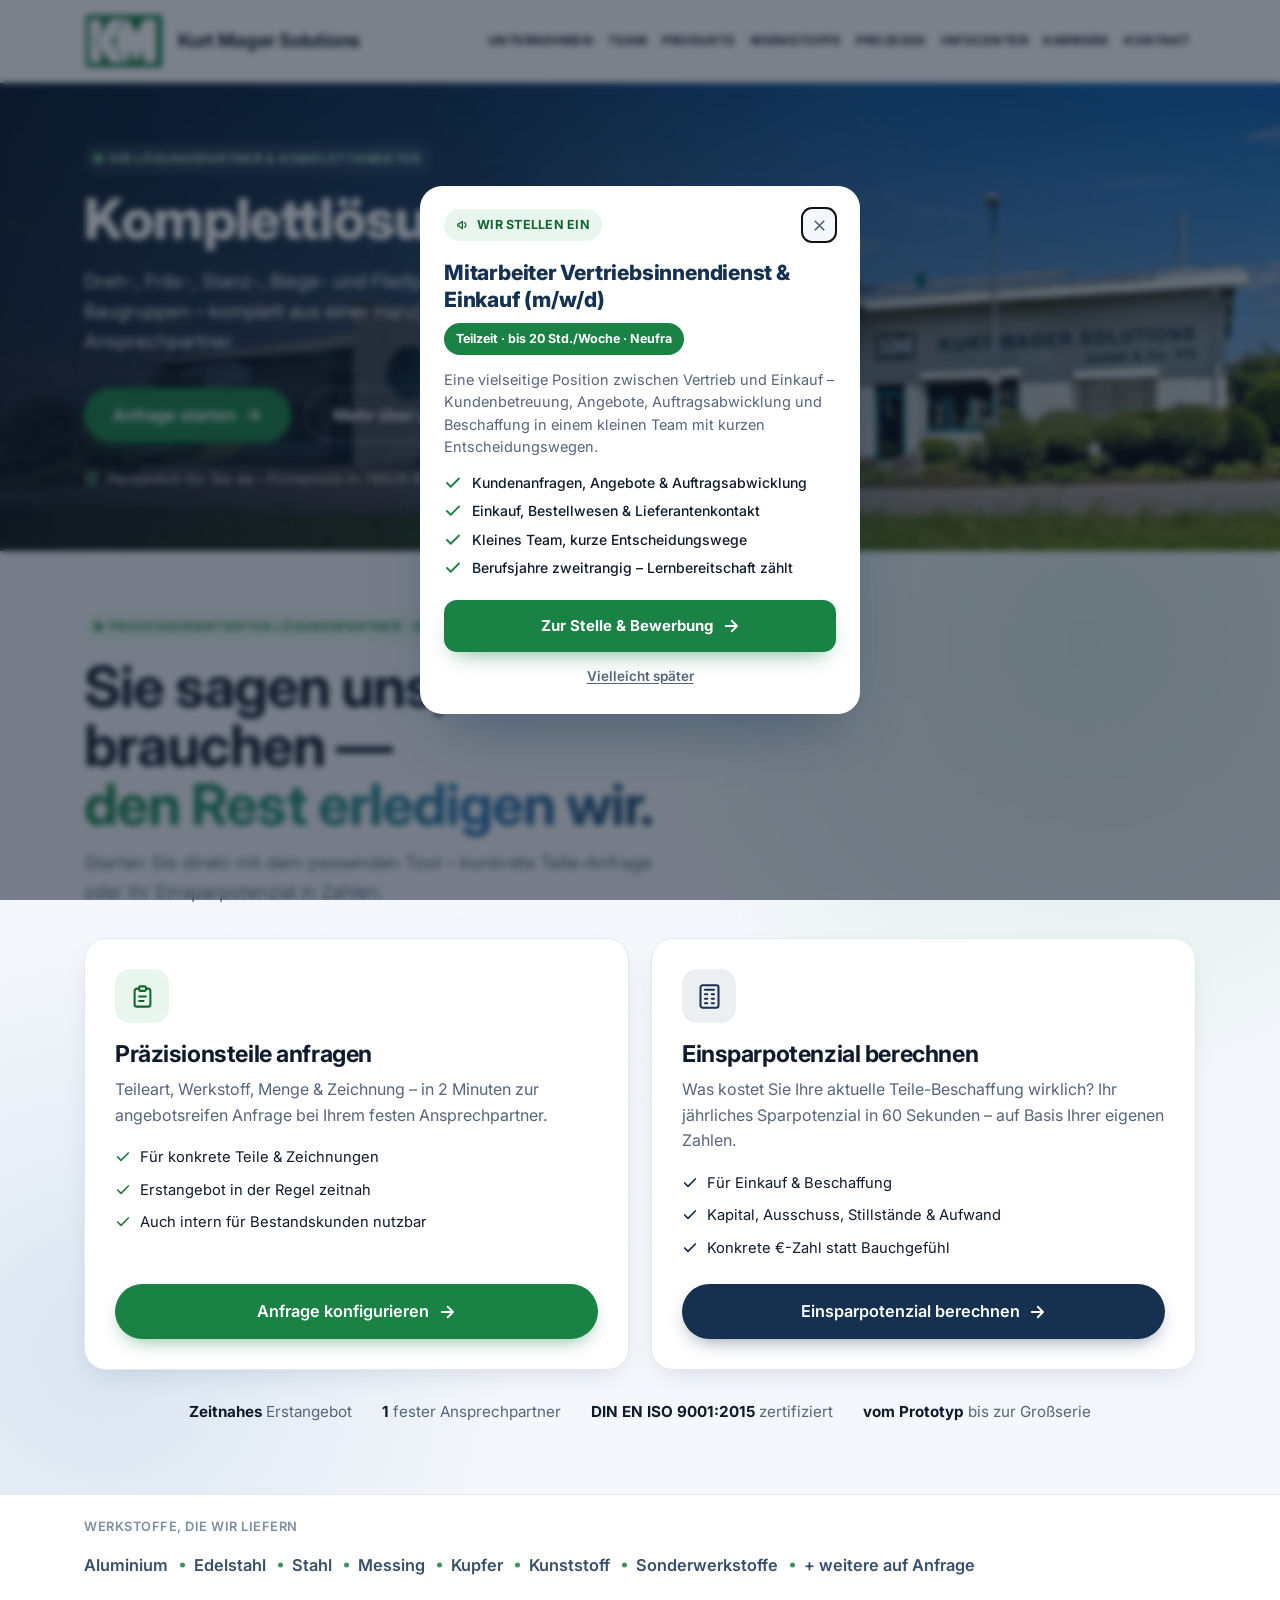
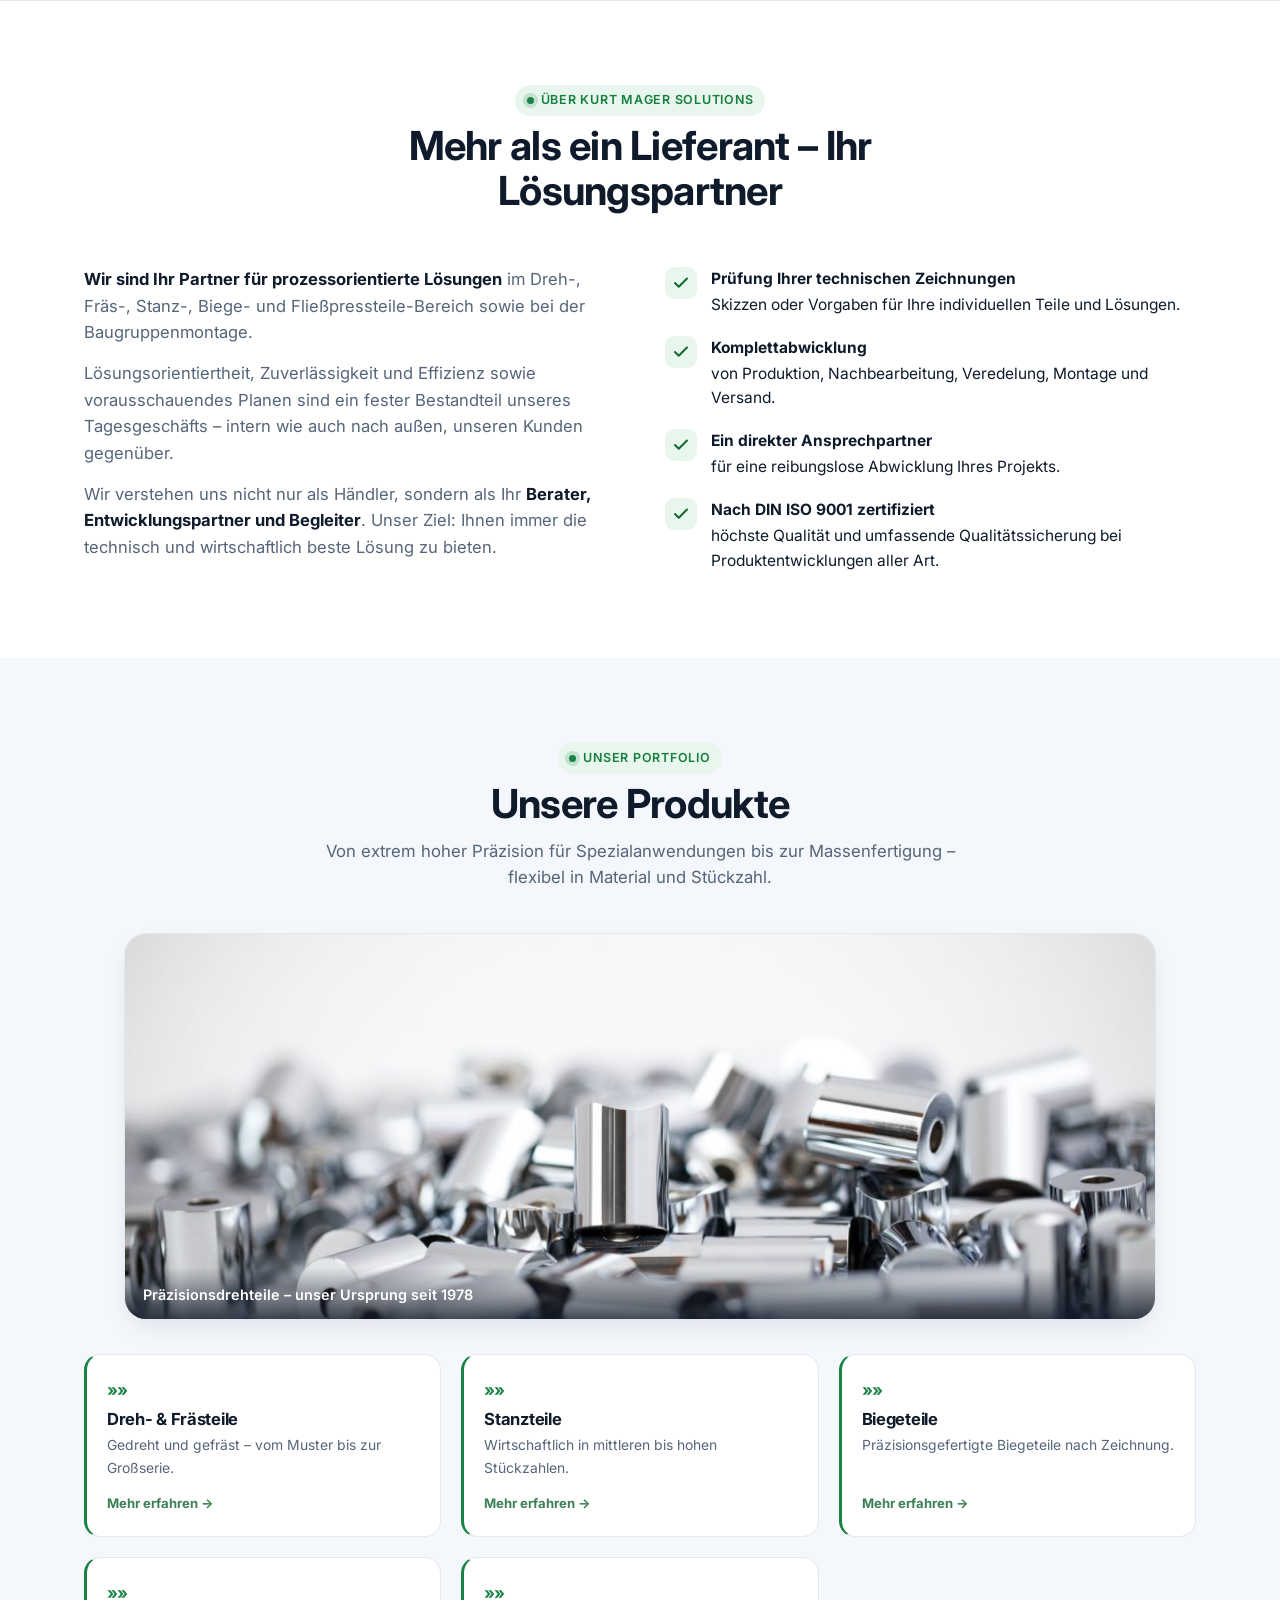
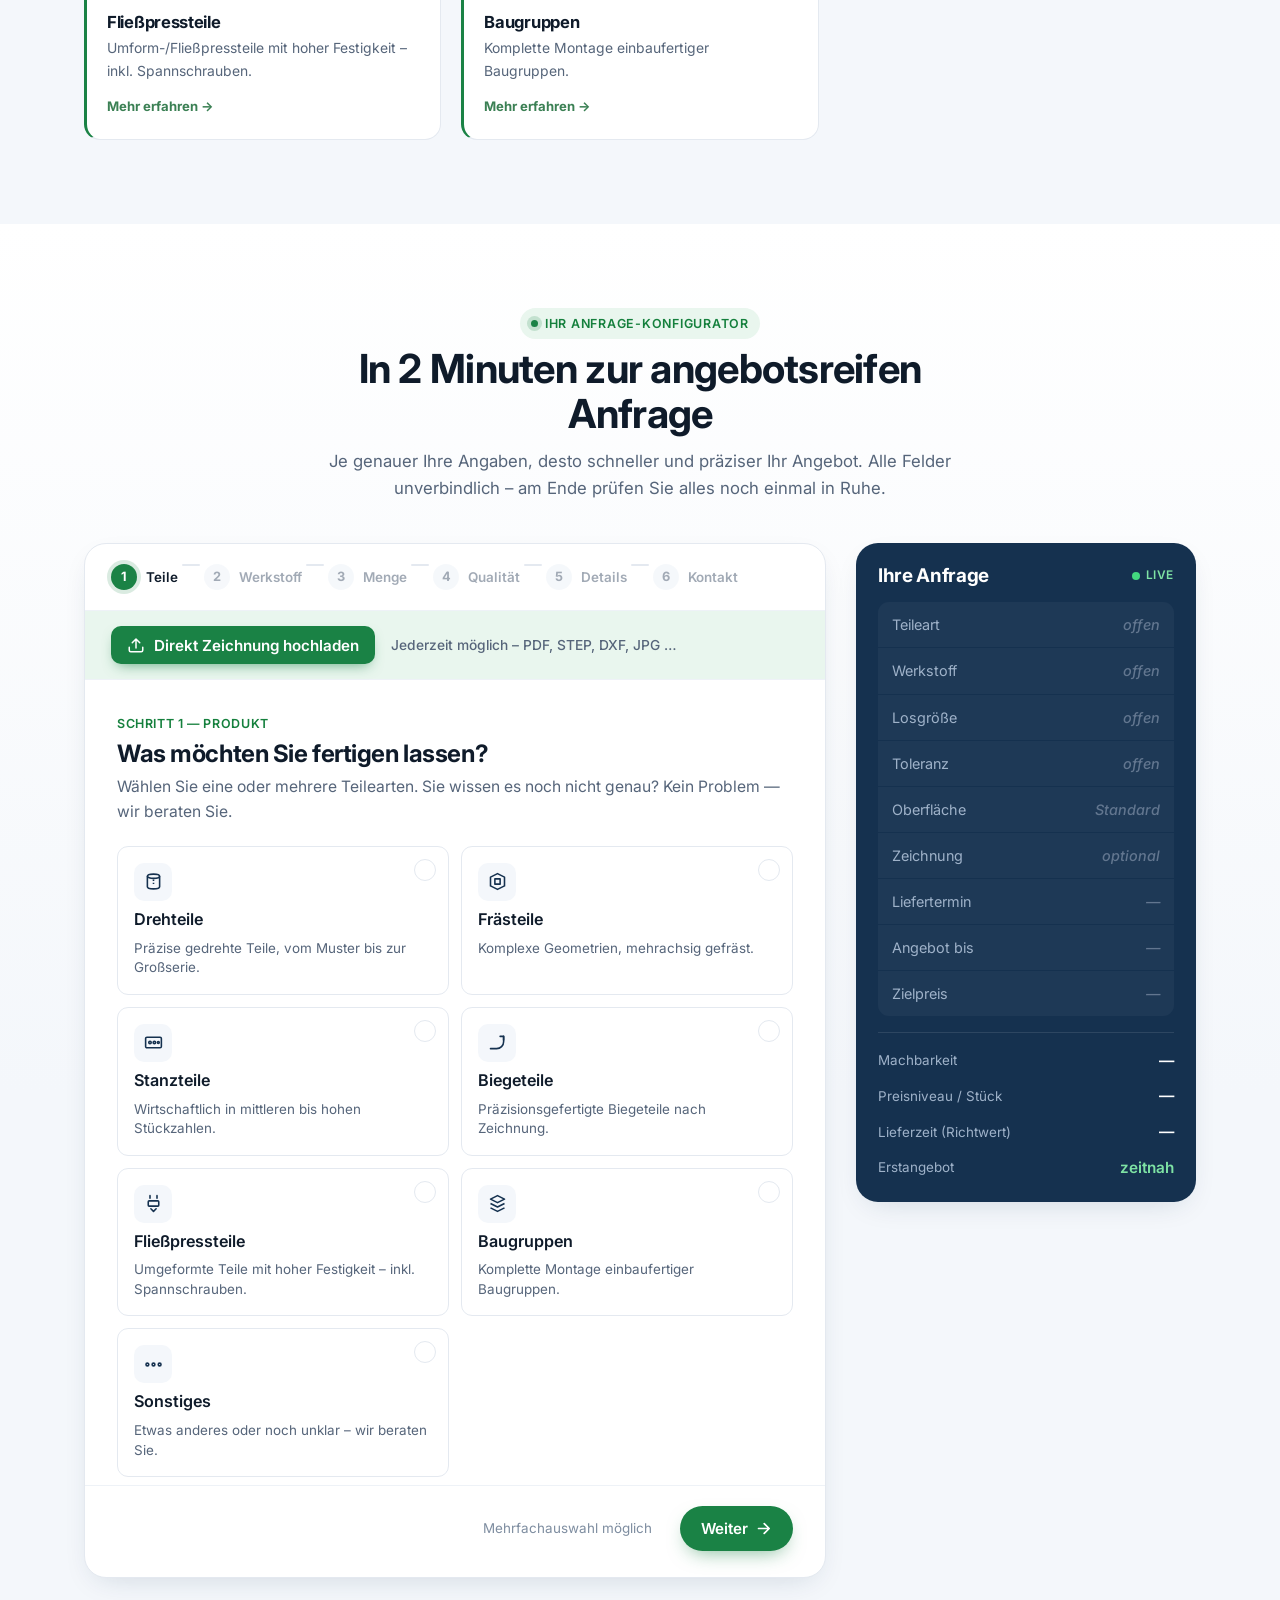
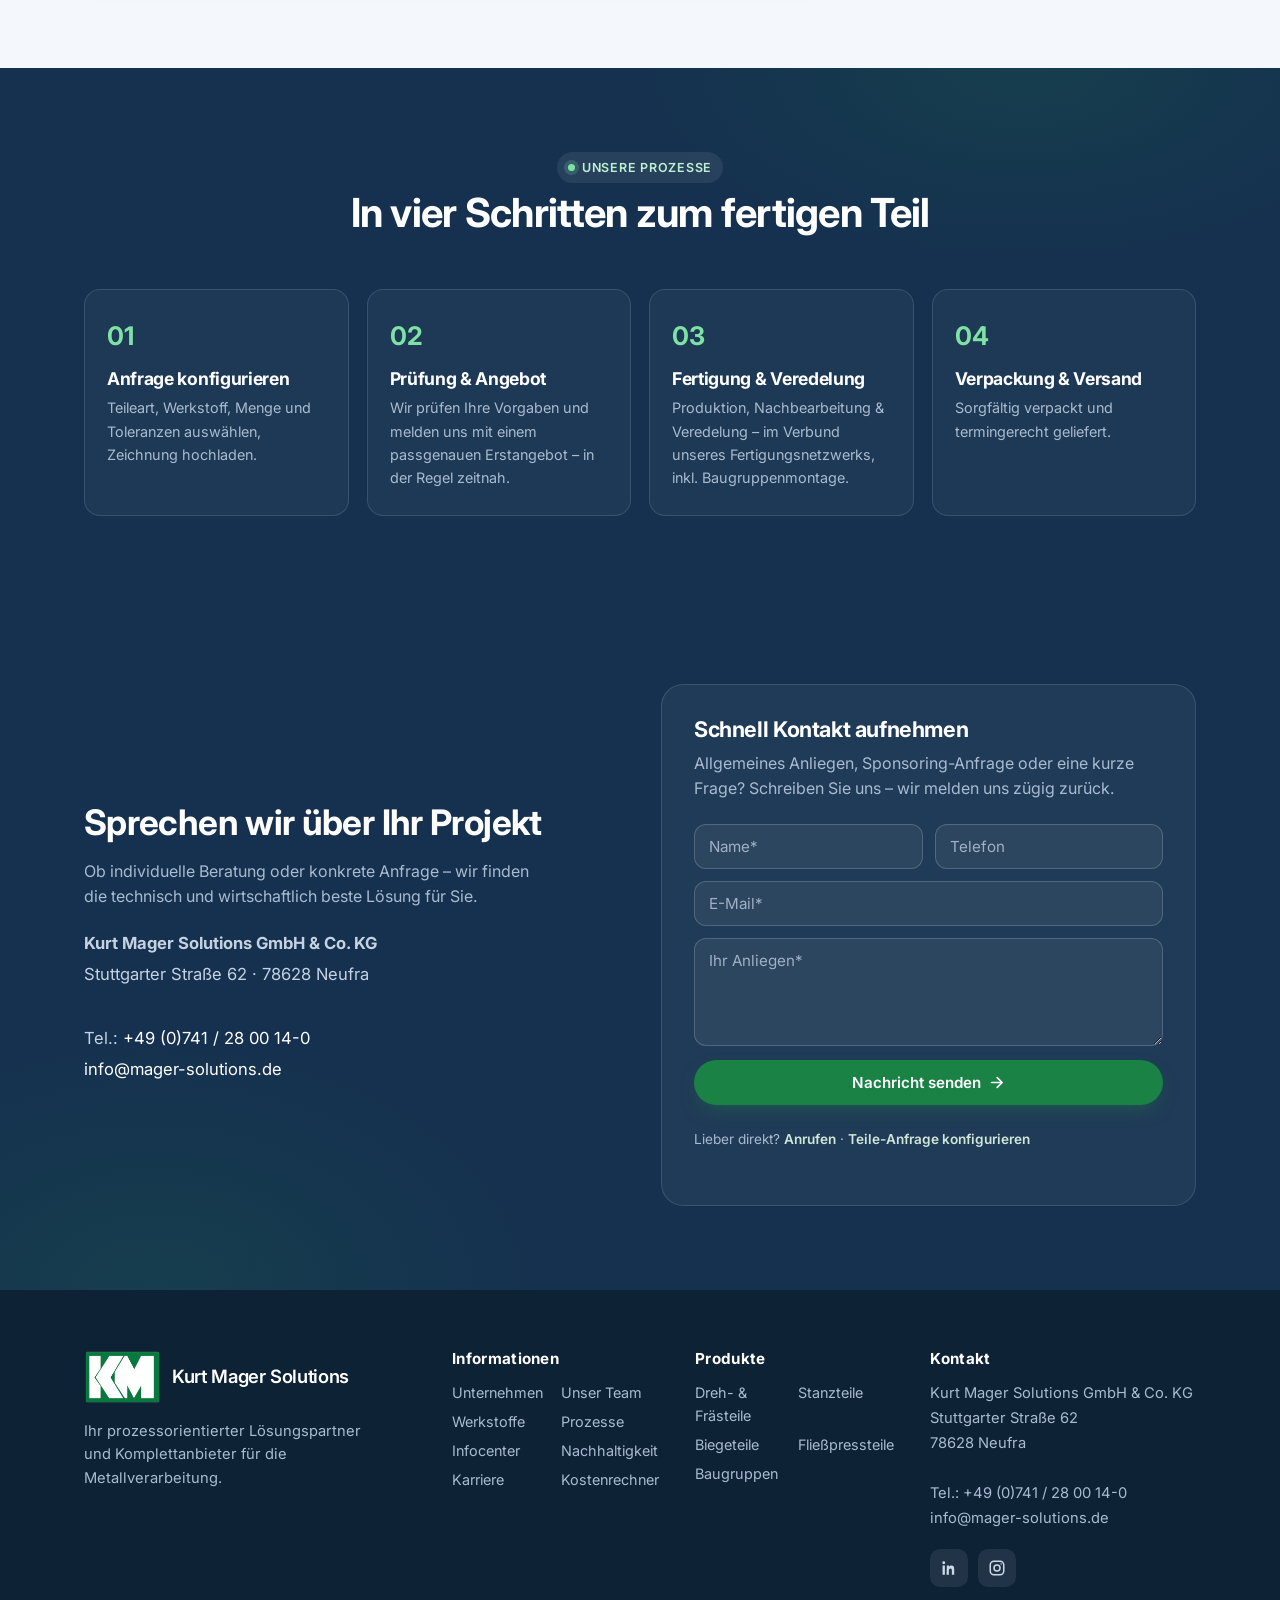
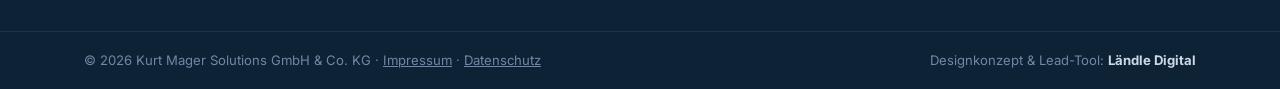
==== commit 495627a2: "Karriere-Popup: neue Stelle Vertriebsinnendienst & Einkauf - Neue Stelle auf karriere.html (Teilzeit" ====
--- a/index.html
+++ b/index.html
@@ -367,9 +367,9 @@
 
 </main>
 
-<script src="app.js?v=11" defer></script>
+<script src="app.js?v=14" defer></script>
 <script src="enhance.js?v=1" defer></script>
-<script src="jobpopup.js?v=1" defer></script>
+<script src="jobpopup.js?v=2" defer></script>
 <script>
   (function(){
     var f=document.getElementById('contactForm'); if(!f) return;
@@ -388,7 +388,7 @@
       hint.textContent='Wird gesendet …';
       fetch('https://api.web3forms.com/submit',{
         method:'POST',headers:{'Content-Type':'application/json',Accept:'application/json'},
-        body:JSON.stringify({access_key:'c6eb7fa2-94d4-467d-9405-d3d36699123d',subject:subj,from_name:'Website Kurt Mager Solutions',botcheck:'',Name:name,Telefon:(tel||'—'),email:mail,Anliegen:msg})
+        body:JSON.stringify({access_key:'c6eb7fa2-94d4-467d-9405-d3d36699123d',subject:subj,from_name:'Website Kurt Mager Solutions',botcheck:'',Name:name,name:name,Telefon:(tel||'—'),email:mail,Anliegen:msg})
       }).then(function(r){return r.json();}).then(function(d){
         if(d&&d.success){ f.reset(); hint.textContent='Danke! Ihre Nachricht ist bei uns eingegangen – wir melden uns zeitnah.'; }
         else { throw new Error('x'); }
@@ -398,5 +398,7 @@
     });
   })();
 </script>
+<!-- WEBUNDO Analytics -->
+<script src="https://analytics.laendle-digital.com/tracker.js" data-website-id="kurt_mager_solutions" defer></script>
 </body>
 </html>
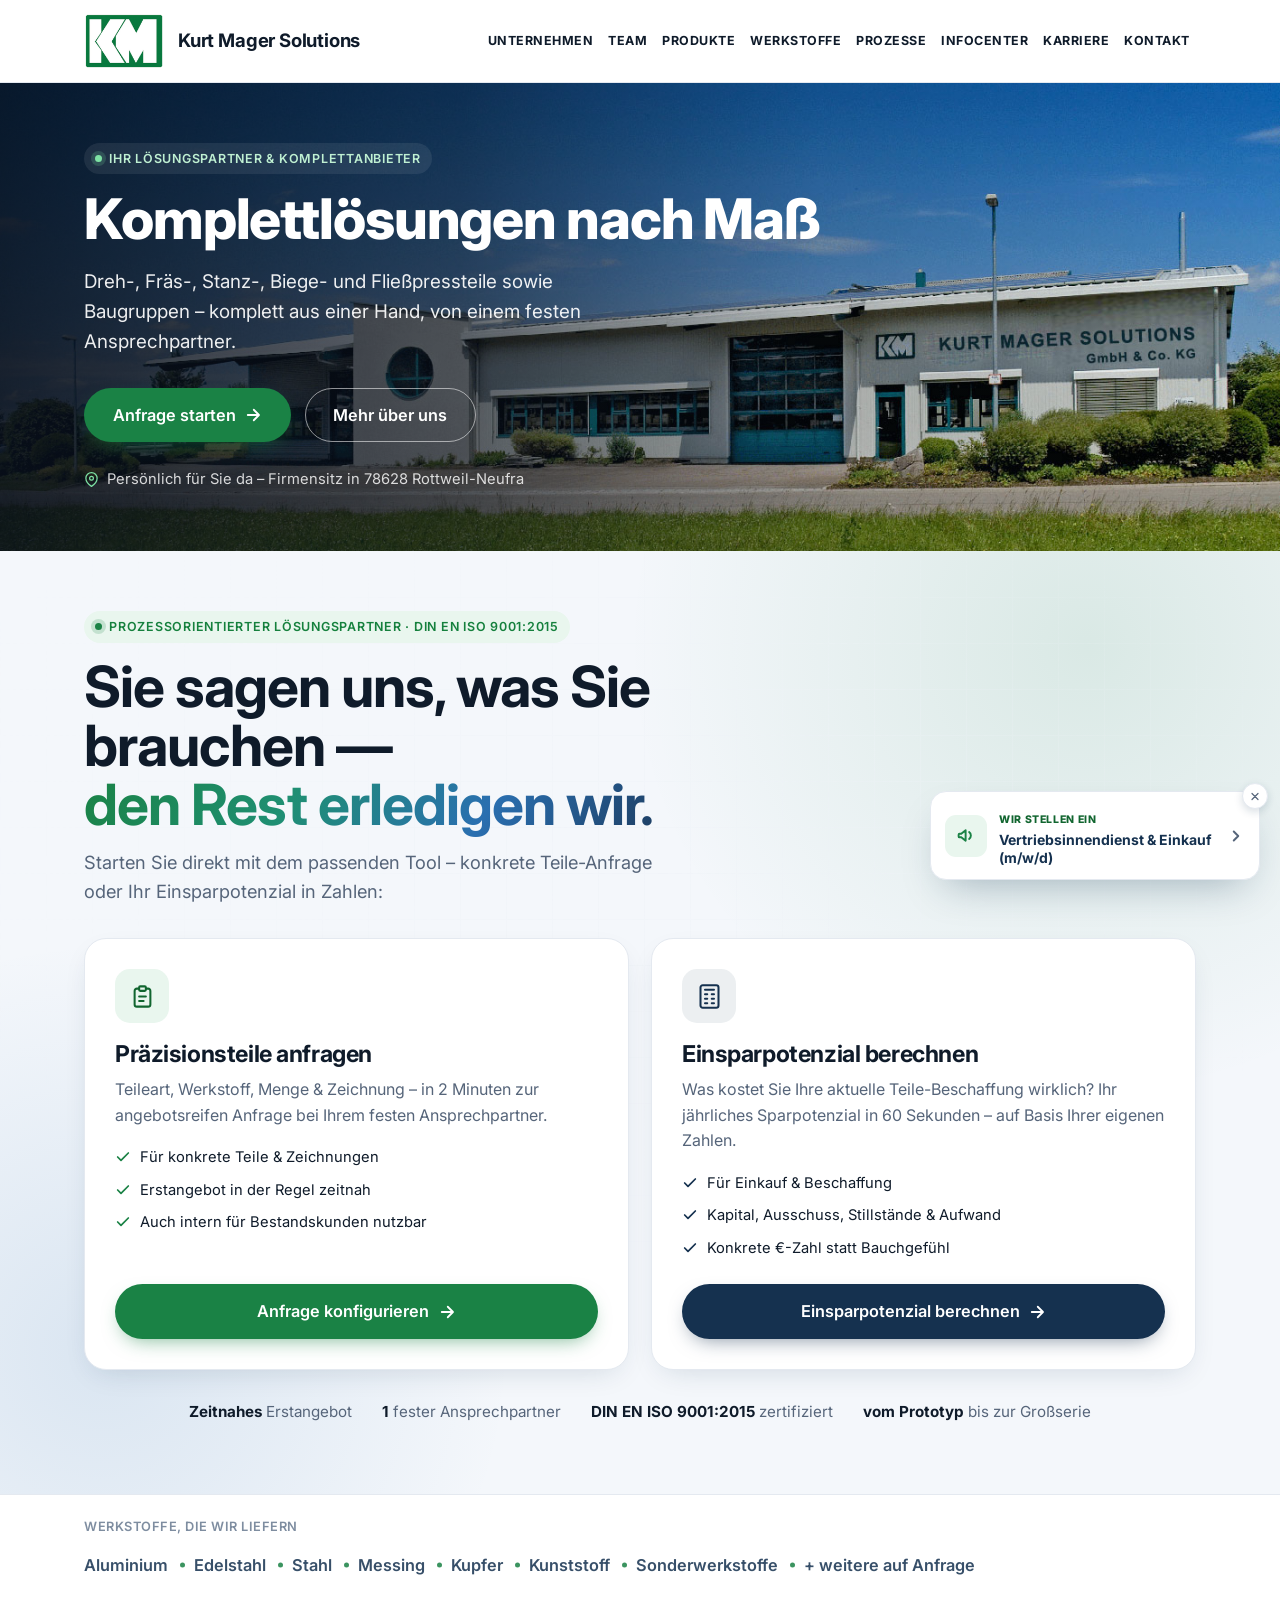
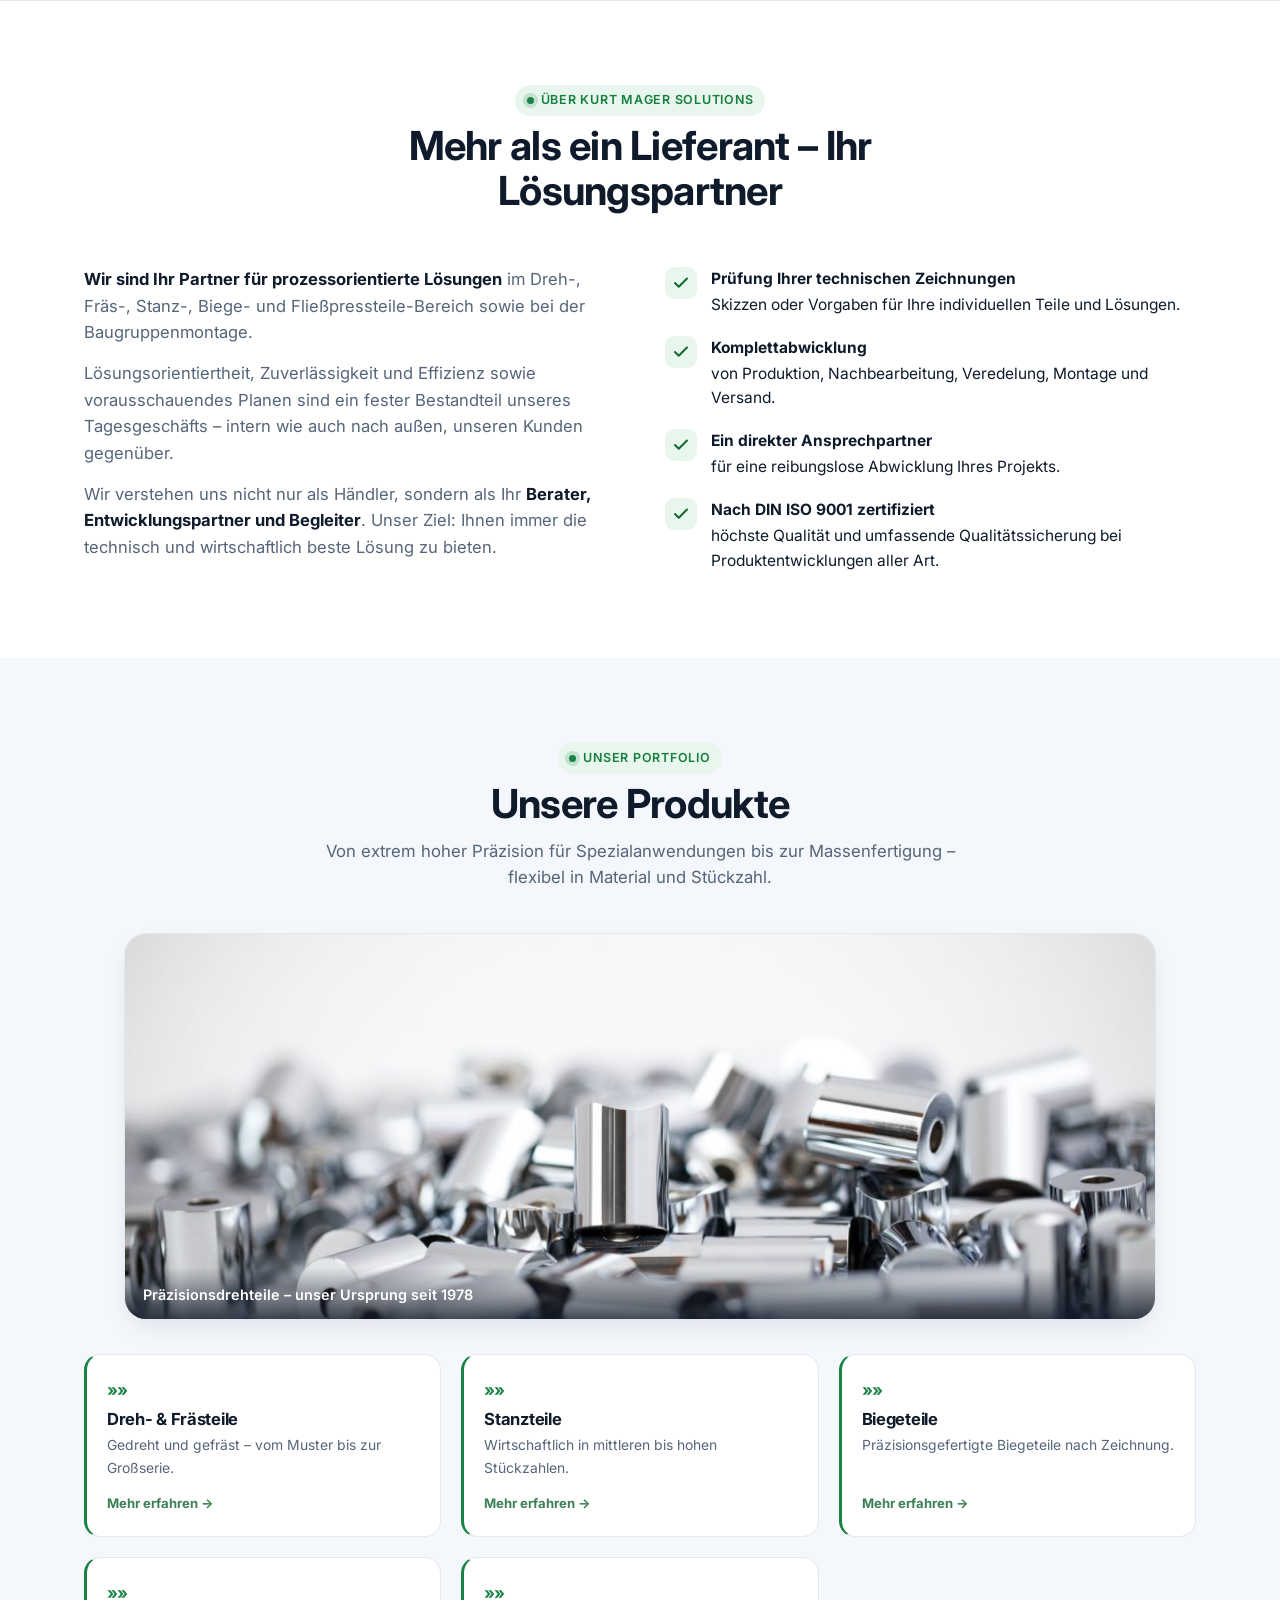
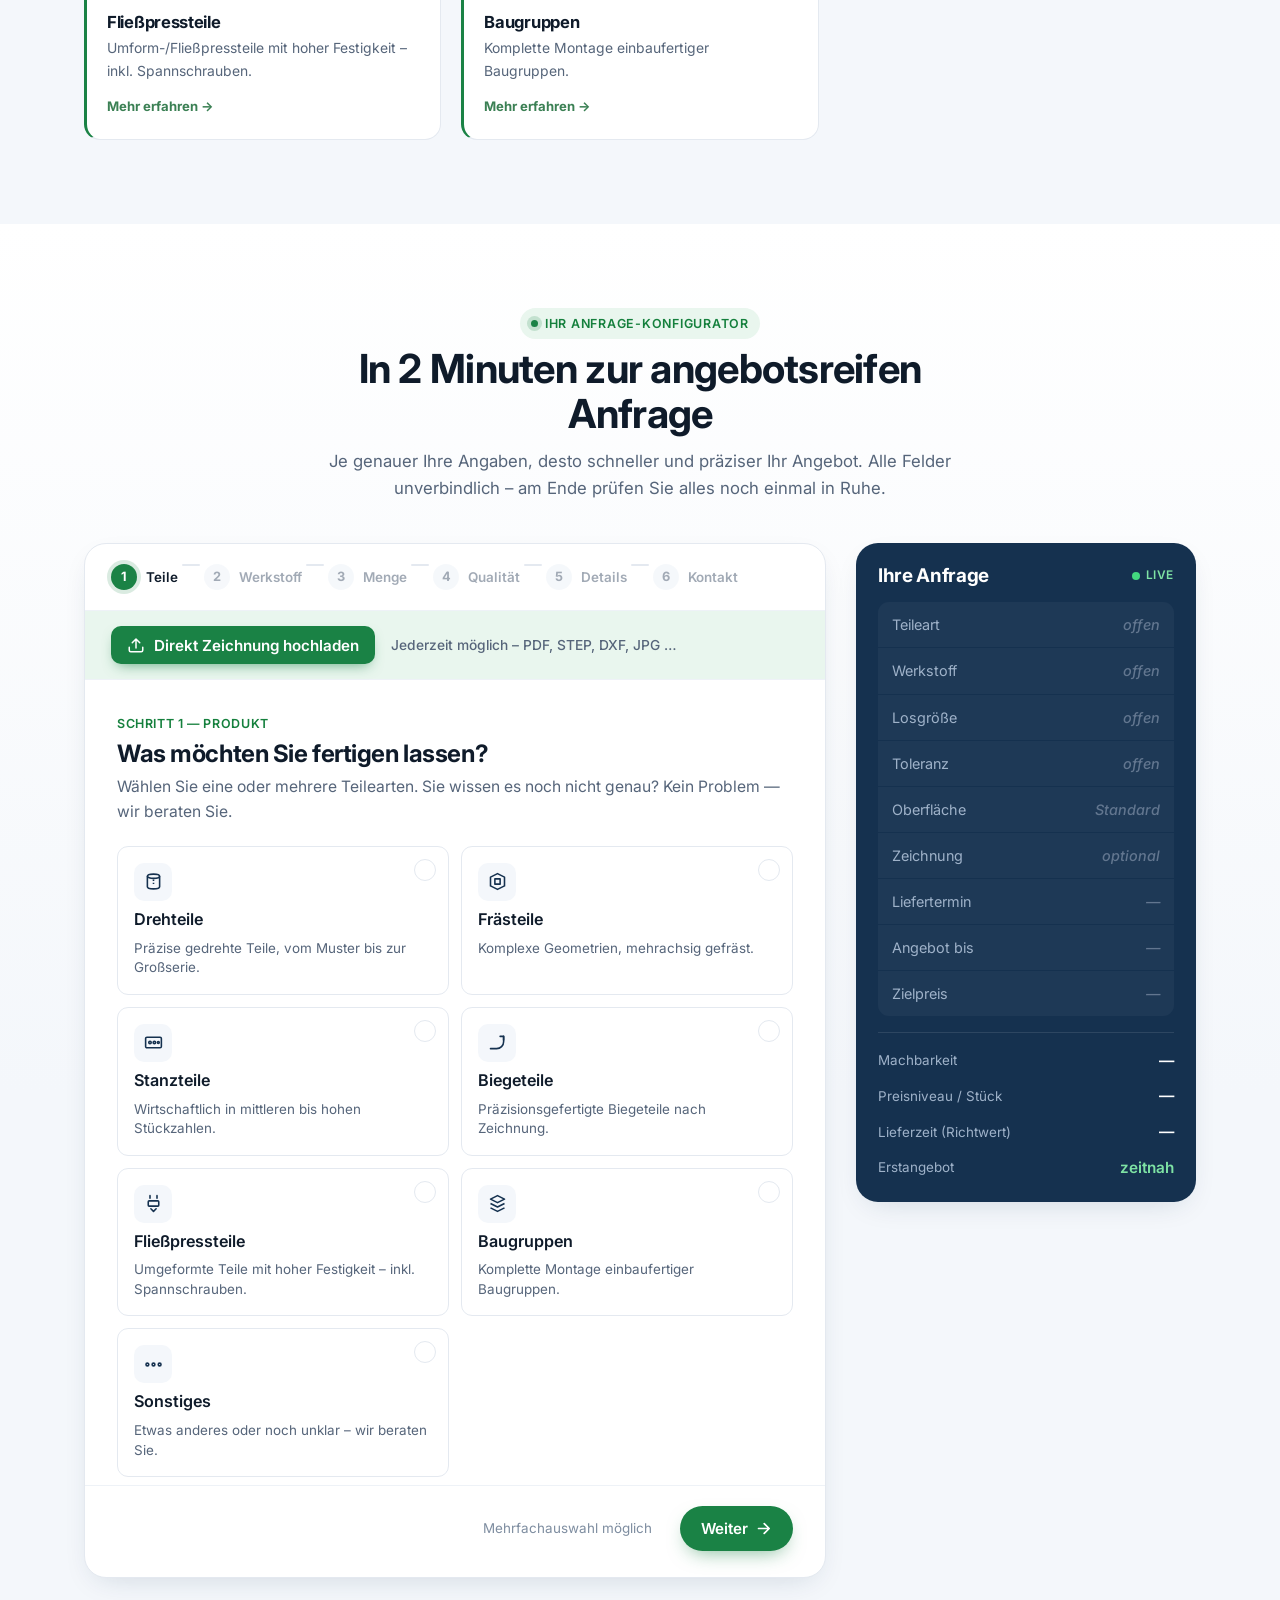
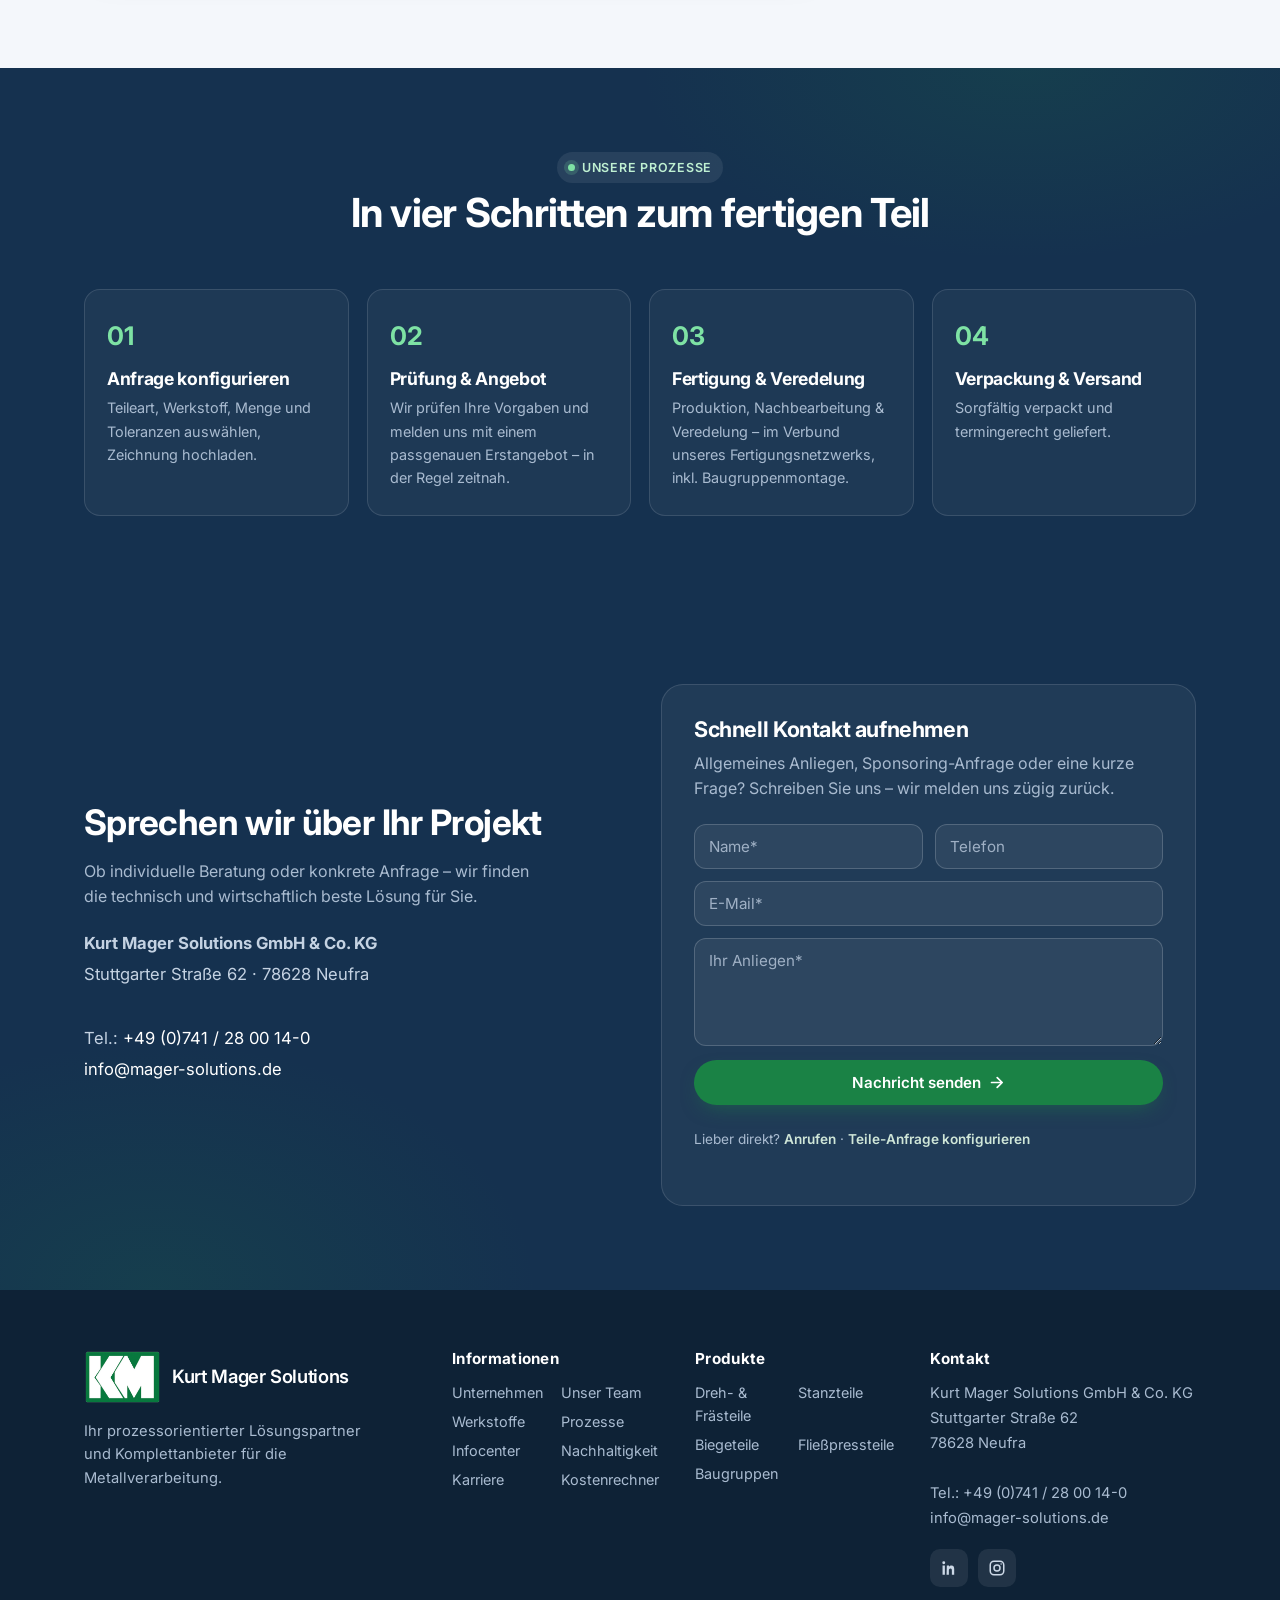
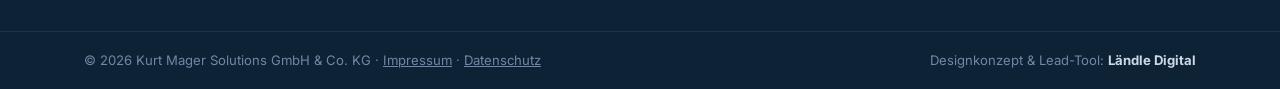
==== commit ea73495e: "Karriere-Popup: kompakter Teaser statt grosser Box - Dezenter Eck-Teaser (nur Hinweis + Stellentitel" ====
--- a/index.html
+++ b/index.html
@@ -369,7 +369,7 @@
 
 <script src="app.js?v=14" defer></script>
 <script src="enhance.js?v=1" defer></script>
-<script src="jobpopup.js?v=2" defer></script>
+<script src="jobpopup.js?v=3" defer></script>
 <script>
   (function(){
     var f=document.getElementById('contactForm'); if(!f) return;
